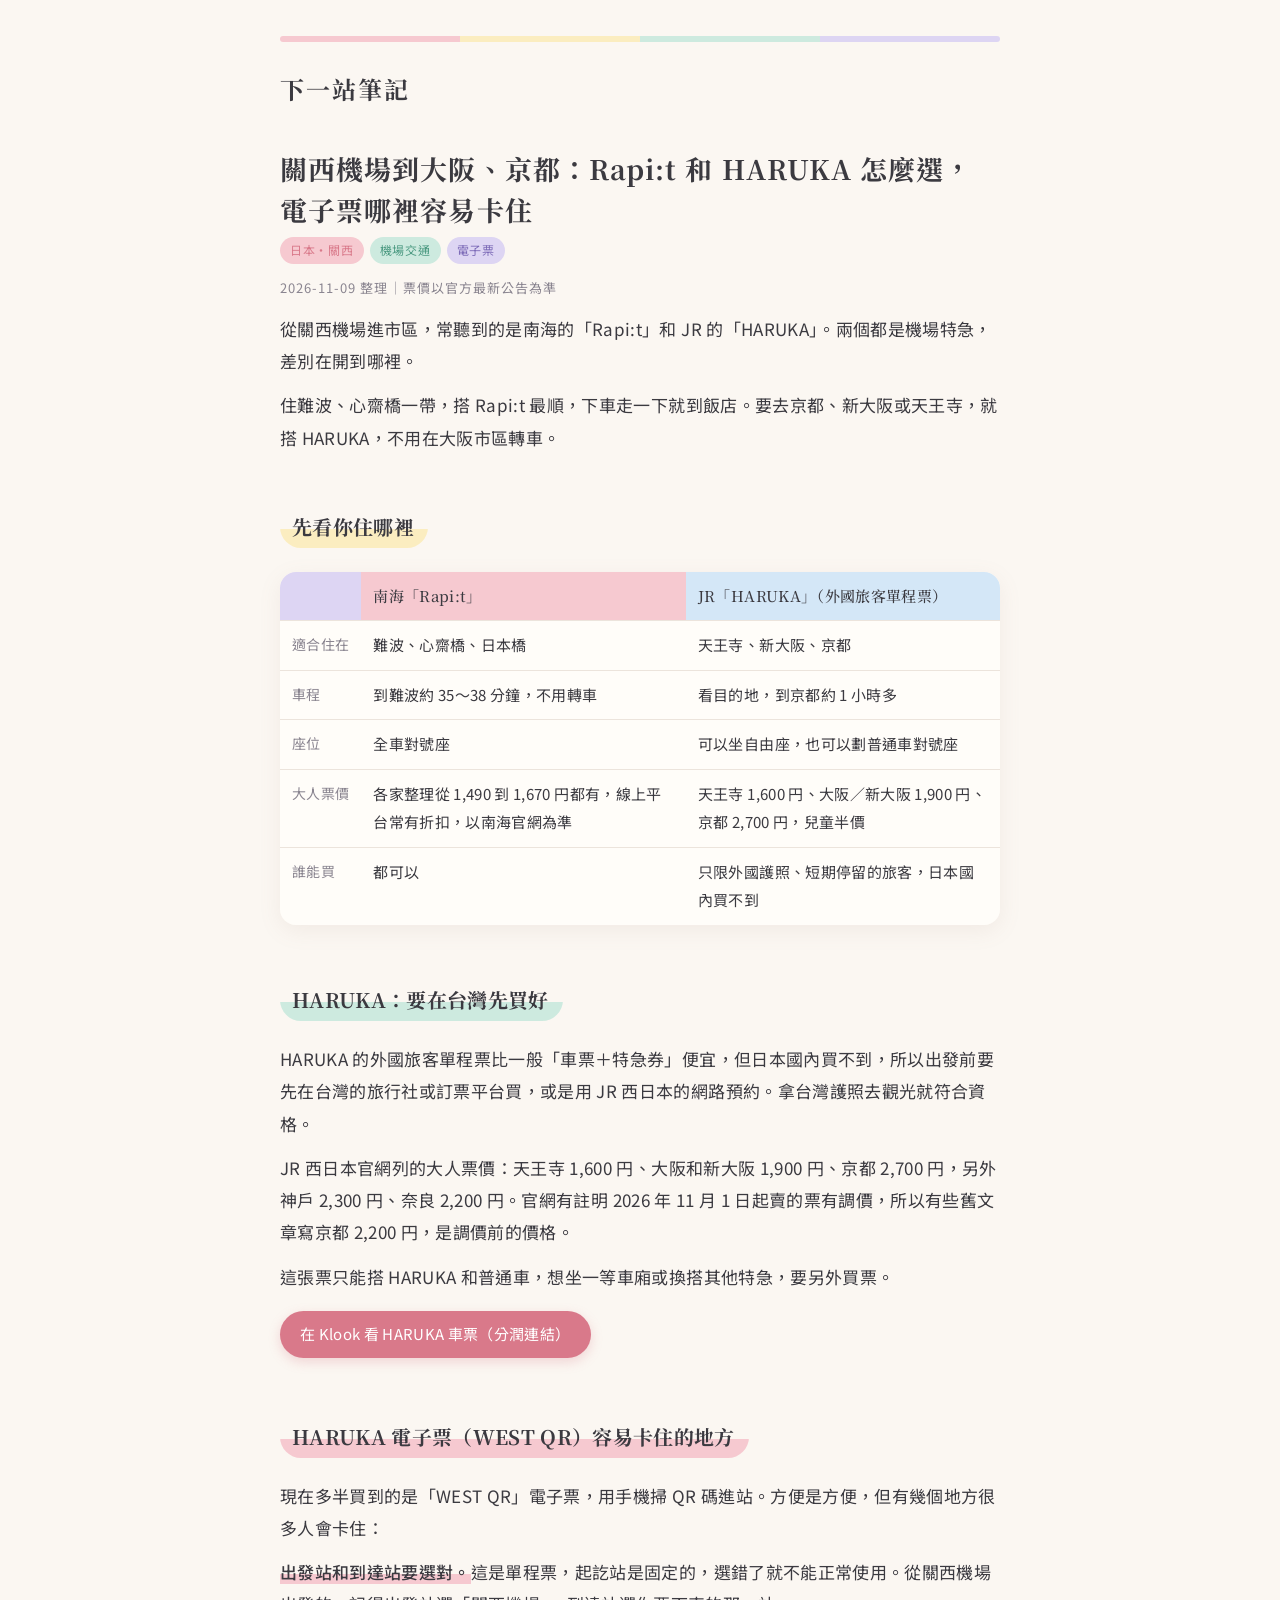
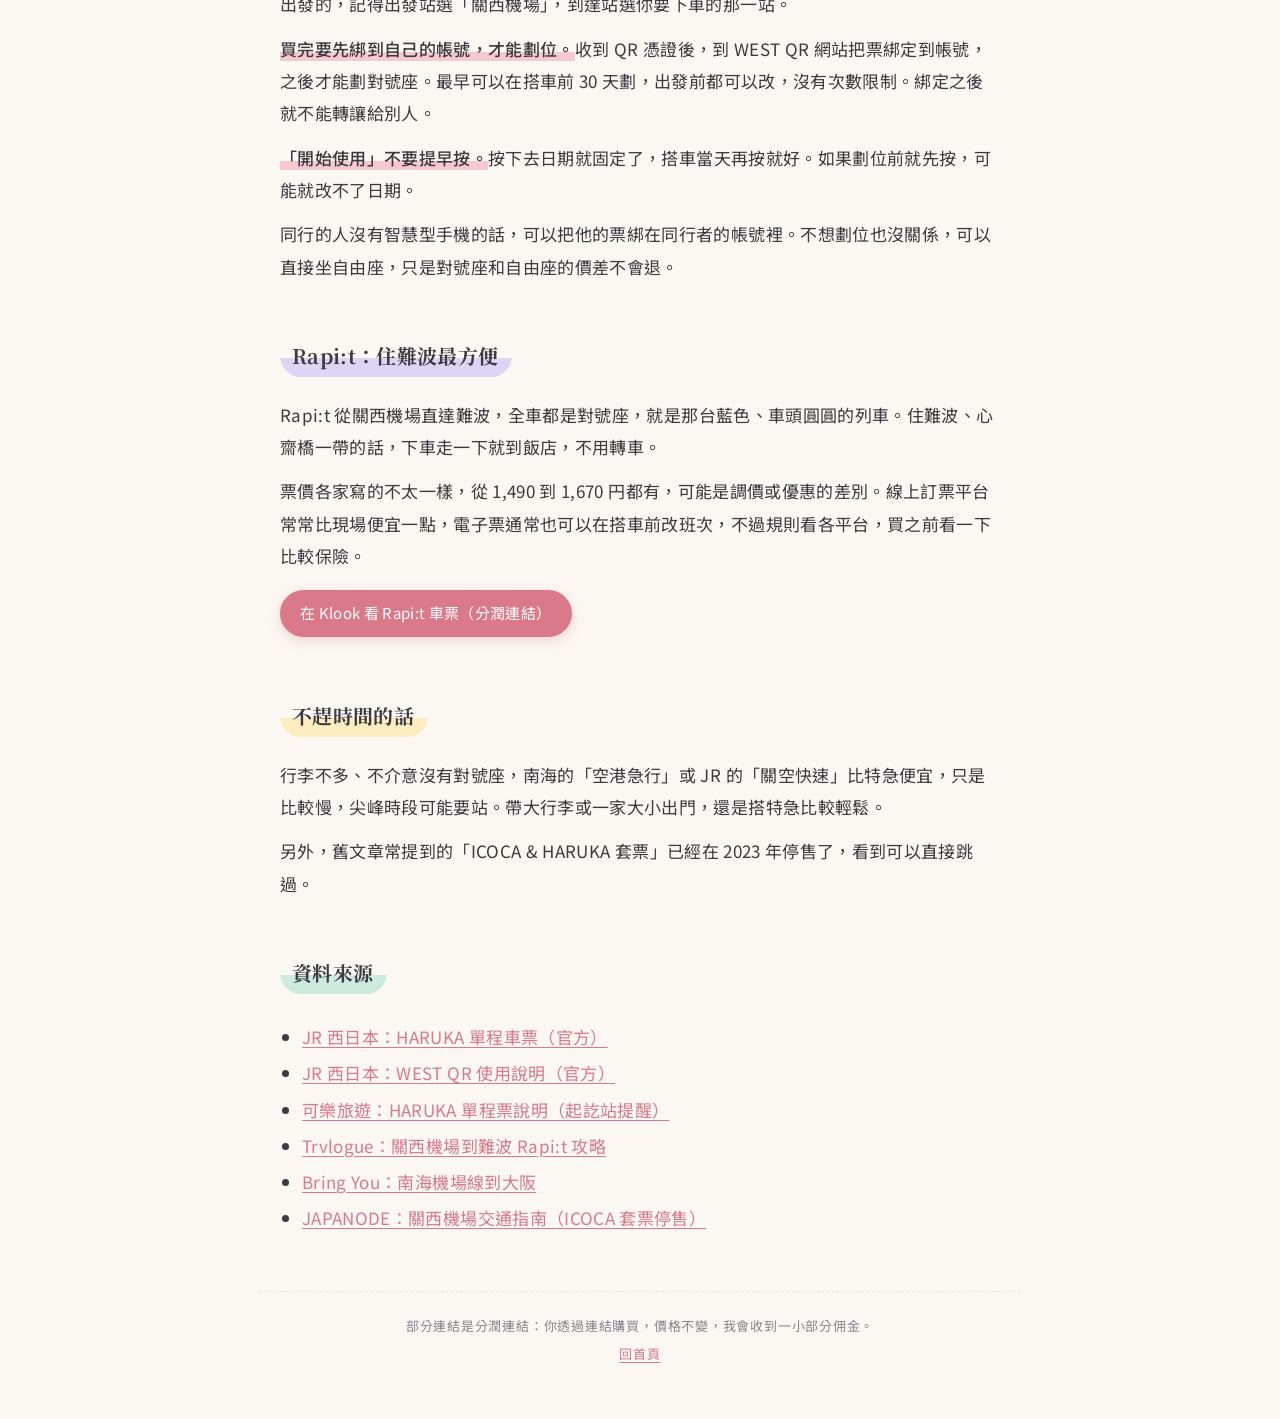
==== kansai-airport-rapit-haruka.html @ 99285489 "Update kansai-airport-rapit-haruka.html" ====
<!doctype html>
<html lang="zh-Hant-TW">
<head>
<meta charset="utf-8">
<meta name="viewport" content="width=device-width, initial-scale=1">
<title>關西機場到大阪、京都：Rapi:t 和 HARUKA 怎麼選，電子票哪裡容易卡住</title>
<meta name="description" content="住難波搭南海 Rapi:t，去京都、新大阪搭 JR HARUKA。HARUKA 電子票（WEST QR）買錯起訖站不能用、開始使用不要提早按，這些地方要注意。">
<link rel="stylesheet" href="style.css">
</head>
<body>
<header class="site">
  <a class="brand" href="./">下一站筆記</a>
</header>
<main>
<article>
<h1>關西機場到大阪、京都：Rapi:t 和 HARUKA 怎麼選，電子票哪裡容易卡住</h1>
<div class="tags"><span class="tag pink">日本・關西</span><span class="tag mint">機場交通</span><span class="tag">電子票</span></div>
<p class="meta">2026-11-09 整理｜票價以官方最新公告為準</p>

<p>從關西機場進市區，常聽到的是南海的「Rapi:t」和 JR 的「HARUKA」。兩個都是機場特急，差別在開到哪裡。</p>
<p>住難波、心齋橋一帶，搭 Rapi:t 最順，下車走一下就到飯店。要去京都、新大阪或天王寺，就搭 HARUKA，不用在大阪市區轉車。</p>

<h2>先看你住哪裡</h2>
<div class="table-wrap">
<table>
<tr><th></th><th>南海「Rapi:t」</th><th>JR「HARUKA」（外國旅客單程票）</th></tr>
<tr><td>適合住在</td><td>難波、心齋橋、日本橋</td><td>天王寺、新大阪、京都</td></tr>
<tr><td>車程</td><td>到難波約 35～38 分鐘，不用轉車</td><td>看目的地，到京都約 1 小時多</td></tr>
<tr><td>座位</td><td>全車對號座</td><td>可以坐自由座，也可以劃普通車對號座</td></tr>
<tr><td>大人票價</td><td>各家整理從 1,490 到 1,670 円都有，線上平台常有折扣，以南海官網為準</td><td>天王寺 1,600 円、大阪／新大阪 1,900 円、京都 2,700 円，兒童半價</td></tr>
<tr><td>誰能買</td><td>都可以</td><td>只限外國護照、短期停留的旅客，日本國內買不到</td></tr>
</table>
</div>

<h2>HARUKA：要在台灣先買好</h2>
<p>HARUKA 的外國旅客單程票比一般「車票＋特急券」便宜，但日本國內買不到，所以出發前要先在台灣的旅行社或訂票平台買，或是用 JR 西日本的網路預約。拿台灣護照去觀光就符合資格。</p>
<p>JR 西日本官網列的大人票價：天王寺 1,600 円、大阪和新大阪 1,900 円、京都 2,700 円，另外神戶 2,300 円、奈良 2,200 円。官網有註明 2026 年 11 月 1 日起賣的票有調價，所以有些舊文章寫京都 2,200 円，是調價前的價格。</p>
<p>這張票只能搭 HARUKA 和普通車，想坐一等車廂或換搭其他特急，要另外買票。</p>
<p><a class="btn" href="https://affiliate.klook.com/redirect?aid=142668&amp;aff_adid=1555965&amp;k_site=https%3A%2F%2Fwww.klook.com%2Fzh-TW%2Factivity%2F18400-jr-haruka-airport-express-train-tickets-osaka%2F" rel="sponsored nofollow noopener" target="_blank">在 Klook 看 HARUKA 車票（分潤連結）</a></p>

<h2>HARUKA 電子票（WEST QR）容易卡住的地方</h2>
<p>現在多半買到的是「WEST QR」電子票，用手機掃 QR 碼進站。方便是方便，但有幾個地方很多人會卡住：</p>
<p><strong>出發站和到達站要選對。</strong>這是單程票，起訖站是固定的，選錯了就不能正常使用。從關西機場出發的，記得出發站選「關西機場」，到達站選你要下車的那一站。</p>
<p><strong>買完要先綁到自己的帳號，才能劃位。</strong>收到 QR 憑證後，到 WEST QR 網站把票綁定到帳號，之後才能劃對號座。最早可以在搭車前 30 天劃，出發前都可以改，沒有次數限制。綁定之後就不能轉讓給別人。</p>
<p><strong>「開始使用」不要提早按。</strong>按下去日期就固定了，搭車當天再按就好。如果劃位前就先按，可能就改不了日期。</p>
<p>同行的人沒有智慧型手機的話，可以把他的票綁在同行者的帳號裡。不想劃位也沒關係，可以直接坐自由座，只是對號座和自由座的價差不會退。</p>

<h2>Rapi:t：住難波最方便</h2>
<p>Rapi:t 從關西機場直達難波，全車都是對號座，就是那台藍色、車頭圓圓的列車。住難波、心齋橋一帶的話，下車走一下就到飯店，不用轉車。</p>
<p>票價各家寫的不太一樣，從 1,490 到 1,670 円都有，可能是調價或優惠的差別。線上訂票平台常常比現場便宜一點，電子票通常也可以在搭車前改班次，不過規則看各平台，買之前看一下比較保險。</p>
<p><a class="btn" href="https://affiliate.klook.com/redirect?aid=142668&amp;aff_adid=1555963&amp;k_site=https%3A%2F%2Fwww.klook.com%2Fzh-TW%2Factivity%2F599-kansai-airport-namba-train-ticket-osaka%2F" rel="sponsored nofollow noopener" target="_blank">在 Klook 看 Rapi:t 車票（分潤連結）</a></p>

<h2>不趕時間的話</h2>
<p>行李不多、不介意沒有對號座，南海的「空港急行」或 JR 的「關空快速」比特急便宜，只是比較慢，尖峰時段可能要站。帶大行李或一家大小出門，還是搭特急比較輕鬆。</p>
<p>另外，舊文章常提到的「ICOCA &amp; HARUKA 套票」已經在 2023 年停售了，看到可以直接跳過。</p>

<h2>資料來源</h2>
<ul>
<li><a href="https://www.westjr.co.jp/travel-information/tc/tickets-passes/oneway/haruka/" rel="nofollow">JR 西日本：HARUKA 單程車票（官方）</a></li>
<li><a href="https://www.westjr.co.jp/global/sc/ticket/westqr/userguide/" rel="nofollow">JR 西日本：WEST QR 使用說明（官方）</a></li>
<li><a href="https://www.colatour.com.tw/C10T_Ticket/C10T02_Feature.aspx?ItemNo=10199" rel="nofollow">可樂旅遊：HARUKA 單程票說明（起訖站提醒）</a></li>
<li><a href="https://www.trvlogue.com/zh-Hant/kansai-airport-namba-rapit-guide-2" rel="nofollow">Trvlogue：關西機場到難波 Rapi:t 攻略</a></li>
<li><a href="https://www.bring-you.info/zh-tw/nankai-airport-line-to-osaka" rel="nofollow">Bring You：南海機場線到大阪</a></li>
<li><a href="https://thejapanode.com/zh-tw/guides/kansai-airport-transport-guide" rel="nofollow">JAPANODE：關西機場交通指南（ICOCA 套票停售）</a></li>
</ul>
</article>
</main>
<footer>
  <p>部分連結是分潤連結：你透過連結購買，價格不變，我會收到一小部分佣金。</p>
  <p><a href="./">回首頁</a></p>
</footer>
</body>
</html>
---- style.css ----
@import url('https://fonts.googleapis.com/css2?family=Noto+Serif+TC:wght@500;700&family=Noto+Sans+TC:wght@400;500&display=swap');

:root{
  --bg:#fbf7f2;          /* 米白紙感 */
  --paper:#fffdf9;
  --fg:#3b3a40;
  --muted:#8a8590;
  --line:#ece4dc;
  --pink:#f6c9d0;        /* 草莓 */
  --pink-deep:#d9798a;
  --mint:#cdeadf;        /* 薄荷 */
  --mint-deep:#4f9c84;
  --lav:#ddd5f3;         /* 薰衣草 */
  --lav-deep:#7d6bb8;
  --butter:#fbedc0;      /* 奶油 */
  --sky:#d4e7f7;         /* 天空 */
  --accent:var(--pink-deep);
  --shadow:0 6px 22px rgba(160,130,120,.10);
}
@media (prefers-color-scheme:dark){:root{
  --bg:#1f1d22;--paper:#28252c;--fg:#ece8ee;--muted:#a59fac;--line:#3a3640;
  --pink:#5a3a42;--pink-deep:#f0a7b4;--mint:#2f4a42;--mint-deep:#8fd6bf;
  --lav:#3d3754;--lav-deep:#c2b6ee;--butter:#4d4430;--sky:#2e3e4d;
  --shadow:0 6px 22px rgba(0,0,0,.25);
}}

*{box-sizing:border-box}
html{scroll-behavior:smooth}
body{
  margin:0;background:var(--bg);color:var(--fg);
  font:17px/1.9 "Noto Sans TC","PingFang TC","Microsoft JhengHei",sans-serif;
  letter-spacing:.02em;
}
a{color:var(--pink-deep);text-underline-offset:3px}

/* 頁首：一條馬卡龍色帶 */
header.site{
  max-width:760px;margin:0 auto;padding:36px 20px 10px;
  display:flex;flex-direction:column;gap:2px;
}
header.site::before{
  content:"";display:block;height:6px;border-radius:6px;margin-bottom:22px;
  background:linear-gradient(90deg,var(--pink) 0 25%,var(--butter) 25% 50%,var(--mint) 50% 75%,var(--lav) 75% 100%);
}
.brand{
  font-family:"Noto Serif TC",serif;font-weight:700;font-size:24px;
  color:var(--fg);text-decoration:none;letter-spacing:.08em;
}
.tagline{margin:0;color:var(--muted);font-size:14px;letter-spacing:.12em}

main,footer{max-width:760px;margin:0 auto;padding:0 20px}

/* 首頁 */
.intro{
  background:var(--paper);border:1px solid var(--line);border-radius:18px;
  padding:22px 24px;margin:22px 0 8px;box-shadow:var(--shadow);position:relative;overflow:hidden;
}
.intro::after{
  content:"";position:absolute;right:-30px;top:-30px;width:120px;height:120px;border-radius:50%;
  background:var(--mint);opacity:.55;
}
.intro p{margin:0;position:relative;z-index:1}
.list h2{
  font-family:"Noto Serif TC",serif;font-size:18px;color:var(--muted);
  letter-spacing:.2em;margin:34px 0 10px;font-weight:500;
}
.card{
  background:var(--paper);border:1px solid var(--line);border-radius:18px;
  margin:14px 0;box-shadow:var(--shadow);transition:transform .15s ease, box-shadow .15s ease;
  border-left:8px solid var(--pink);
}
.card:nth-child(4n+2){border-left-color:var(--mint)}
.card:nth-child(4n+3){border-left-color:var(--lav)}
.card:nth-child(4n+4){border-left-color:var(--butter)}
.card:hover{transform:translateY(-2px);box-shadow:0 10px 28px rgba(160,130,120,.16)}
.card a{display:block;padding:18px 20px;color:inherit;text-decoration:none}
.card h3{font-family:"Noto Serif TC",serif;font-size:19px;line-height:1.5;margin:0 0 6px}
.card p{margin:4px 0 8px;color:var(--muted);font-size:15px;line-height:1.8}
.tags{display:flex;flex-wrap:wrap;gap:6px;margin:0 0 6px}
.tag{
  display:inline-block;font-size:12px;padding:2px 10px;border-radius:999px;
  background:var(--lav);color:var(--lav-deep);letter-spacing:.06em;
}
.tag.mint{background:var(--mint);color:var(--mint-deep)}
.tag.pink{background:var(--pink);color:var(--pink-deep)}
.date,.meta{color:var(--muted);font-size:13px;letter-spacing:.08em}

/* 文章 */
article h1{
  font-family:"Noto Serif TC",serif;font-size:27px;line-height:1.55;
  margin:26px 0 6px;letter-spacing:.04em;
}
article h2{
  font-family:"Noto Serif TC",serif;font-size:20px;margin:40px 0 10px;
  display:inline-block;padding:2px 14px 2px 12px;border-radius:999px;
  background:linear-gradient(transparent 55%,var(--butter) 55%);
}
article h2:nth-of-type(4n+2){background:linear-gradient(transparent 55%,var(--mint) 55%)}
article h2:nth-of-type(4n+3){background:linear-gradient(transparent 55%,var(--pink) 55%)}
article h2:nth-of-type(4n+4){background:linear-gradient(transparent 55%,var(--lav) 55%)}
article p{margin:12px 0}
article strong{background:linear-gradient(transparent 62%,var(--pink) 62%);font-weight:500}
.note{
  background:var(--mint);border-radius:14px;padding:12px 16px;margin:18px 0;font-size:15px;
}

.table-wrap{overflow-x:auto;margin:14px 0;border-radius:16px;box-shadow:var(--shadow)}
table{border-collapse:separate;border-spacing:0;width:100%;font-size:15px;background:var(--paper)}
th,td{padding:10px 12px;text-align:left;vertical-align:top;border-bottom:1px solid var(--line)}
tr:last-child td{border-bottom:none}
th{background:var(--lav);font-weight:500;font-family:"Noto Serif TC",serif}
th:nth-child(2){background:var(--pink)}
th:nth-child(3){background:var(--sky)}
td:first-child{color:var(--muted);white-space:nowrap;font-size:14px}

.btn{
  display:inline-block;background:var(--pink-deep);color:#fff;text-decoration:none;
  padding:9px 20px;border-radius:999px;font-size:15px;margin:6px 0;
  box-shadow:0 4px 12px rgba(217,121,138,.28);transition:transform .15s ease;
}
.btn:hover{transform:translateY(-1px)}
@media (prefers-color-scheme:dark){.btn{color:#2a1f22}}

ul,ol{padding-left:1.3em}
li{margin:4px 0}

footer{
  margin-top:56px;padding-top:18px;padding-bottom:48px;color:var(--muted);font-size:13px;
  border-top:1px dashed var(--line);text-align:center;letter-spacing:.06em;
}
footer p{margin:4px 0}

@media (max-width:520px){
  body{font-size:16px}
  article h1{font-size:23px}
  header.site{padding-top:24px}
}
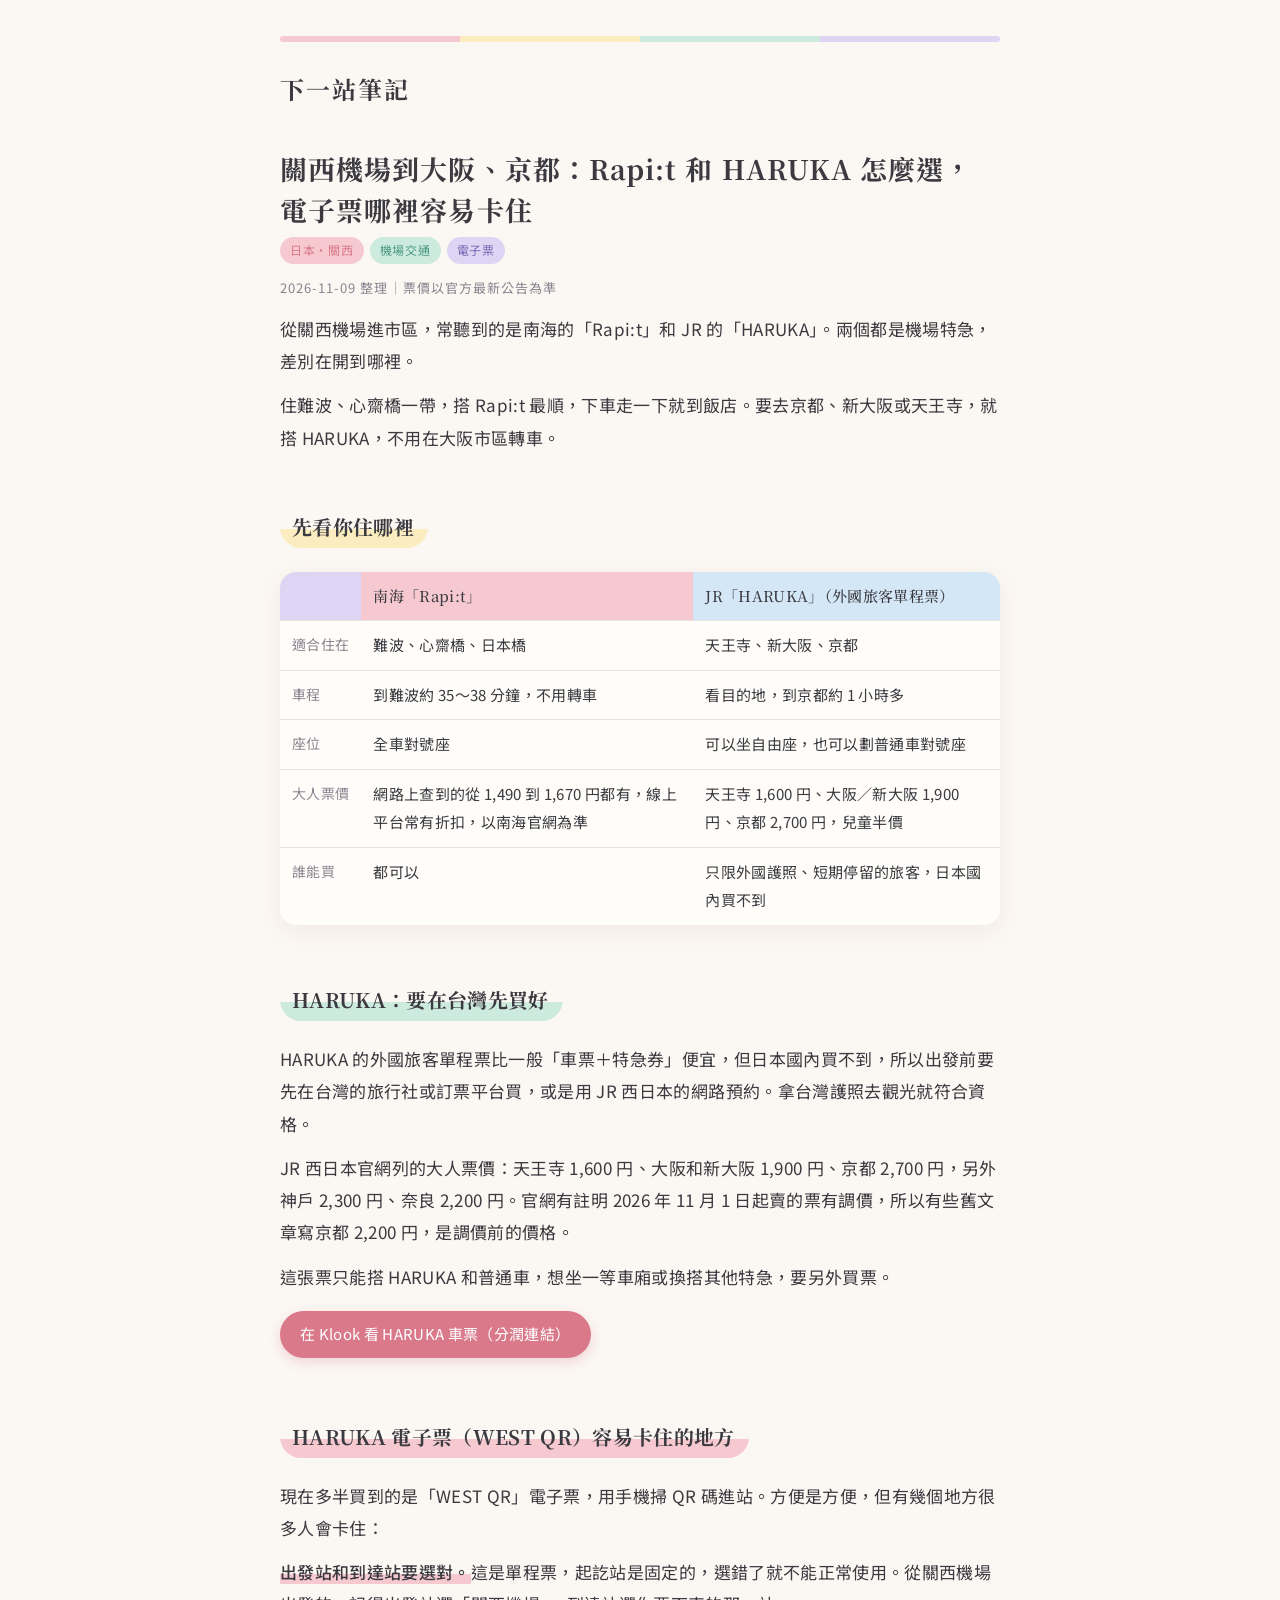
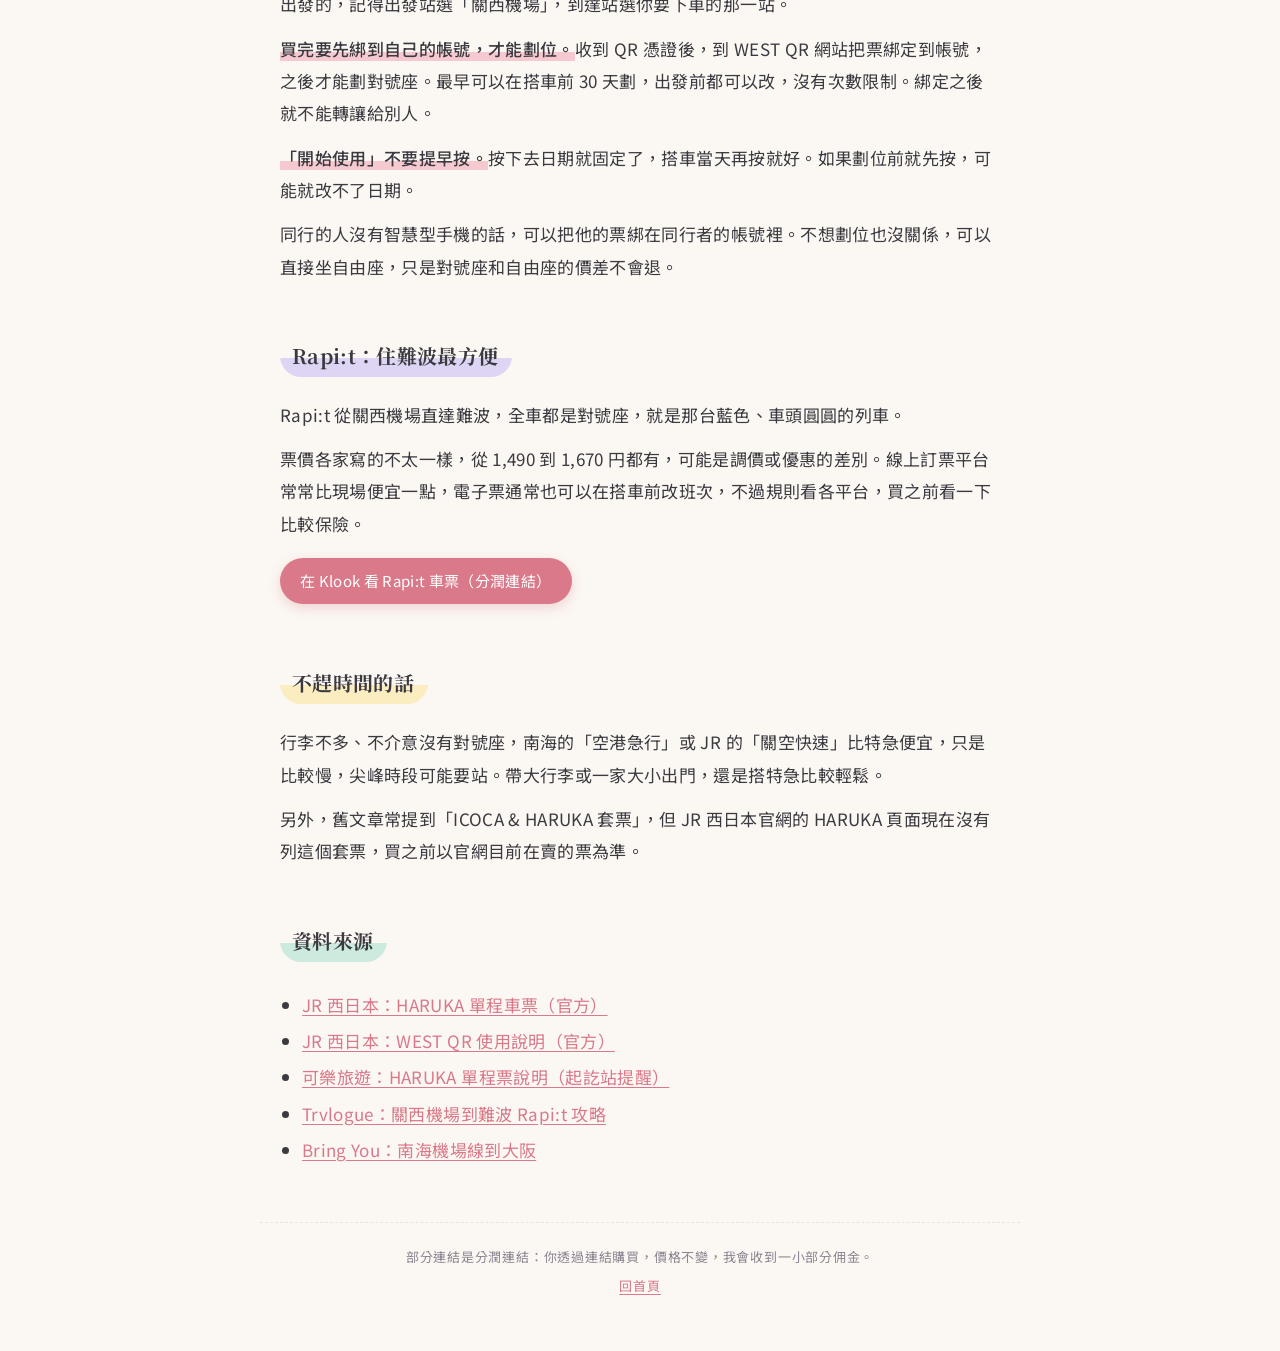
==== commit 3ecf5eb0: "Update ticket price details and remove outdated info" ====
--- a/kansai-airport-rapit-haruka.html
+++ b/kansai-airport-rapit-haruka.html
@@ -27,7 +27,7 @@
 <tr><td>適合住在</td><td>難波、心齋橋、日本橋</td><td>天王寺、新大阪、京都</td></tr>
 <tr><td>車程</td><td>到難波約 35～38 分鐘，不用轉車</td><td>看目的地，到京都約 1 小時多</td></tr>
 <tr><td>座位</td><td>全車對號座</td><td>可以坐自由座，也可以劃普通車對號座</td></tr>
-<tr><td>大人票價</td><td>各家整理從 1,490 到 1,670 円都有，線上平台常有折扣，以南海官網為準</td><td>天王寺 1,600 円、大阪／新大阪 1,900 円、京都 2,700 円，兒童半價</td></tr>
+<tr><td>大人票價</td><td>網路上查到的從 1,490 到 1,670 円都有，線上平台常有折扣，以南海官網為準</td><td>天王寺 1,600 円、大阪／新大阪 1,900 円、京都 2,700 円，兒童半價</td></tr>
 <tr><td>誰能買</td><td>都可以</td><td>只限外國護照、短期停留的旅客，日本國內買不到</td></tr>
 </table>
 </div>
@@ -46,13 +46,13 @@
 <p>同行的人沒有智慧型手機的話，可以把他的票綁在同行者的帳號裡。不想劃位也沒關係，可以直接坐自由座，只是對號座和自由座的價差不會退。</p>
 
 <h2>Rapi:t：住難波最方便</h2>
-<p>Rapi:t 從關西機場直達難波，全車都是對號座，就是那台藍色、車頭圓圓的列車。住難波、心齋橋一帶的話，下車走一下就到飯店，不用轉車。</p>
+<p>Rapi:t 從關西機場直達難波，全車都是對號座，就是那台藍色、車頭圓圓的列車。</p>
 <p>票價各家寫的不太一樣，從 1,490 到 1,670 円都有，可能是調價或優惠的差別。線上訂票平台常常比現場便宜一點，電子票通常也可以在搭車前改班次，不過規則看各平台，買之前看一下比較保險。</p>
 <p><a class="btn" href="https://affiliate.klook.com/redirect?aid=142668&amp;aff_adid=1555963&amp;k_site=https%3A%2F%2Fwww.klook.com%2Fzh-TW%2Factivity%2F599-kansai-airport-namba-train-ticket-osaka%2F" rel="sponsored nofollow noopener" target="_blank">在 Klook 看 Rapi:t 車票（分潤連結）</a></p>
 
 <h2>不趕時間的話</h2>
 <p>行李不多、不介意沒有對號座，南海的「空港急行」或 JR 的「關空快速」比特急便宜，只是比較慢，尖峰時段可能要站。帶大行李或一家大小出門，還是搭特急比較輕鬆。</p>
-<p>另外，舊文章常提到的「ICOCA &amp; HARUKA 套票」已經在 2023 年停售了，看到可以直接跳過。</p>
+<p>另外，舊文章常提到「ICOCA &amp; HARUKA 套票」，但 JR 西日本官網的 HARUKA 頁面現在沒有列這個套票，買之前以官網目前在賣的票為準。</p>
 
 <h2>資料來源</h2>
 <ul>
@@ -61,7 +61,6 @@
 <li><a href="https://www.colatour.com.tw/C10T_Ticket/C10T02_Feature.aspx?ItemNo=10199" rel="nofollow">可樂旅遊：HARUKA 單程票說明（起訖站提醒）</a></li>
 <li><a href="https://www.trvlogue.com/zh-Hant/kansai-airport-namba-rapit-guide-2" rel="nofollow">Trvlogue：關西機場到難波 Rapi:t 攻略</a></li>
 <li><a href="https://www.bring-you.info/zh-tw/nankai-airport-line-to-osaka" rel="nofollow">Bring You：南海機場線到大阪</a></li>
-<li><a href="https://thejapanode.com/zh-tw/guides/kansai-airport-transport-guide" rel="nofollow">JAPANODE：關西機場交通指南（ICOCA 套票停售）</a></li>
 </ul>
 </article>
 </main>
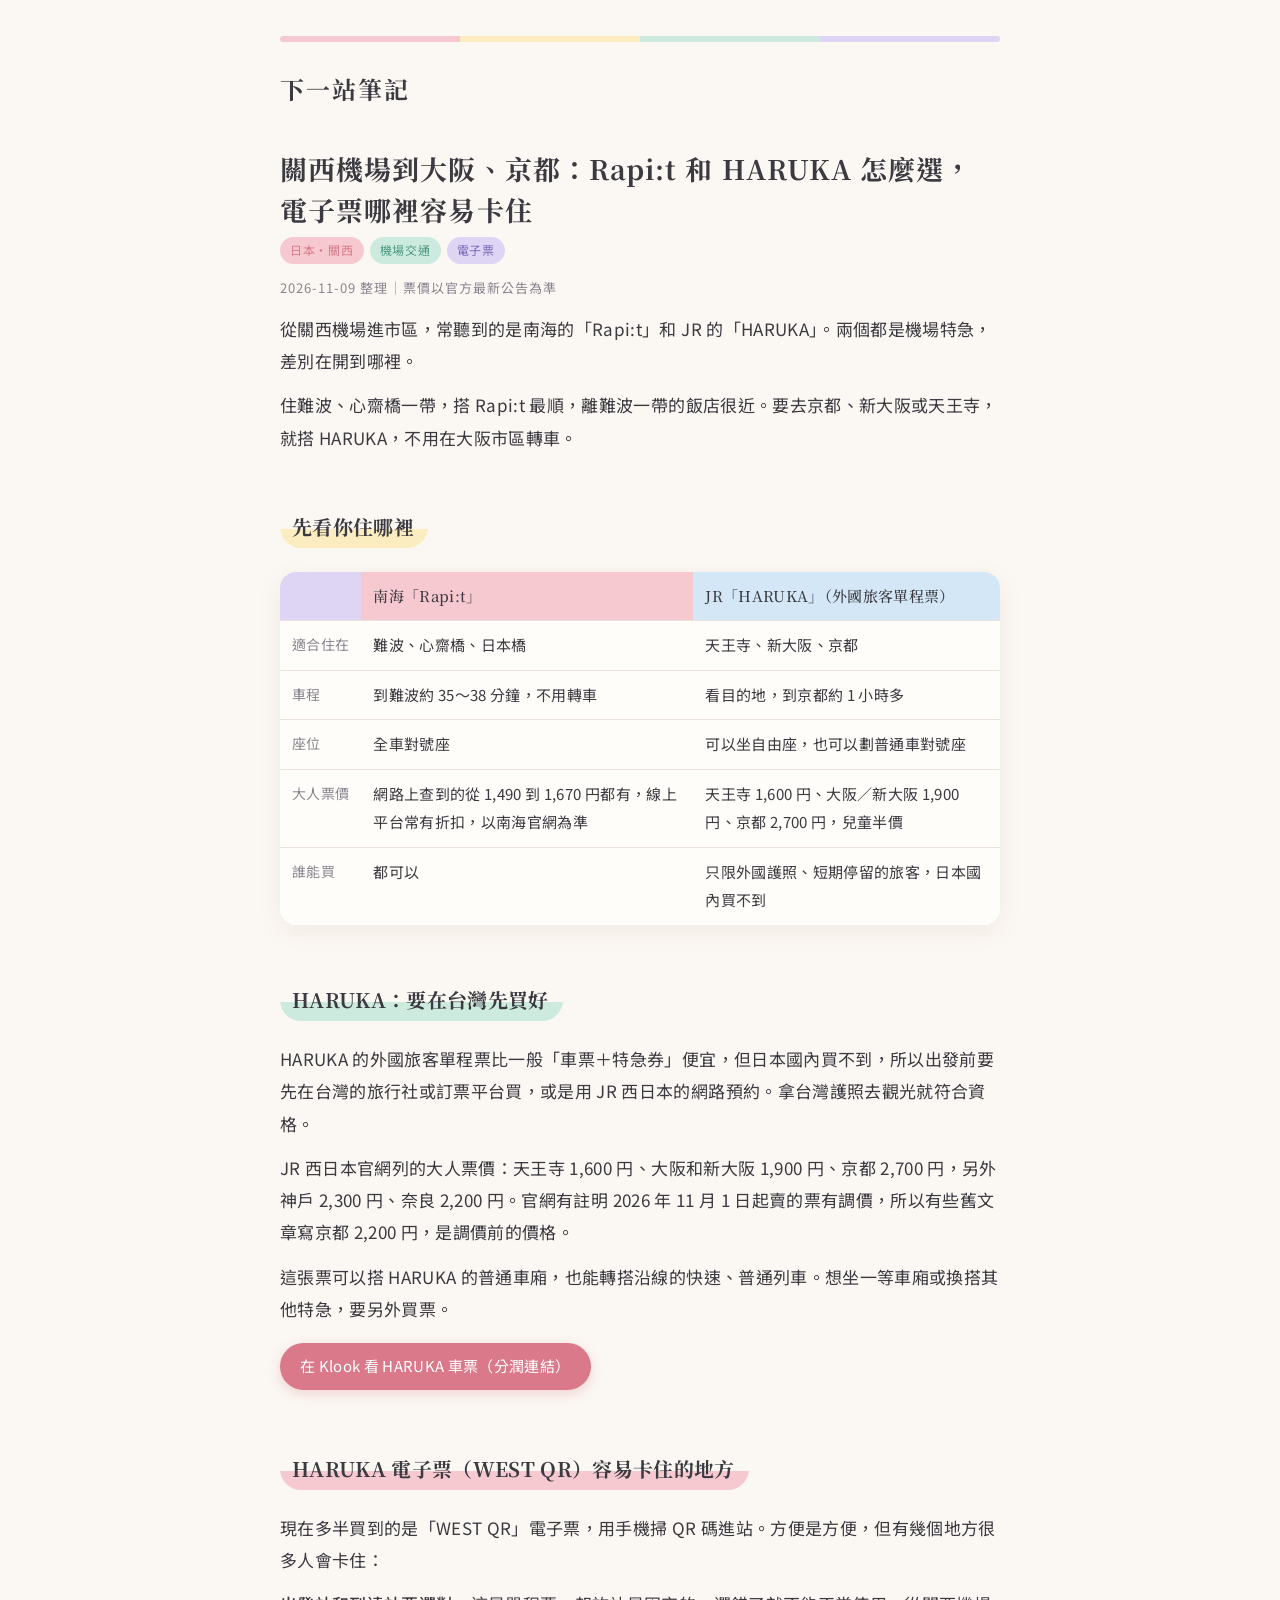
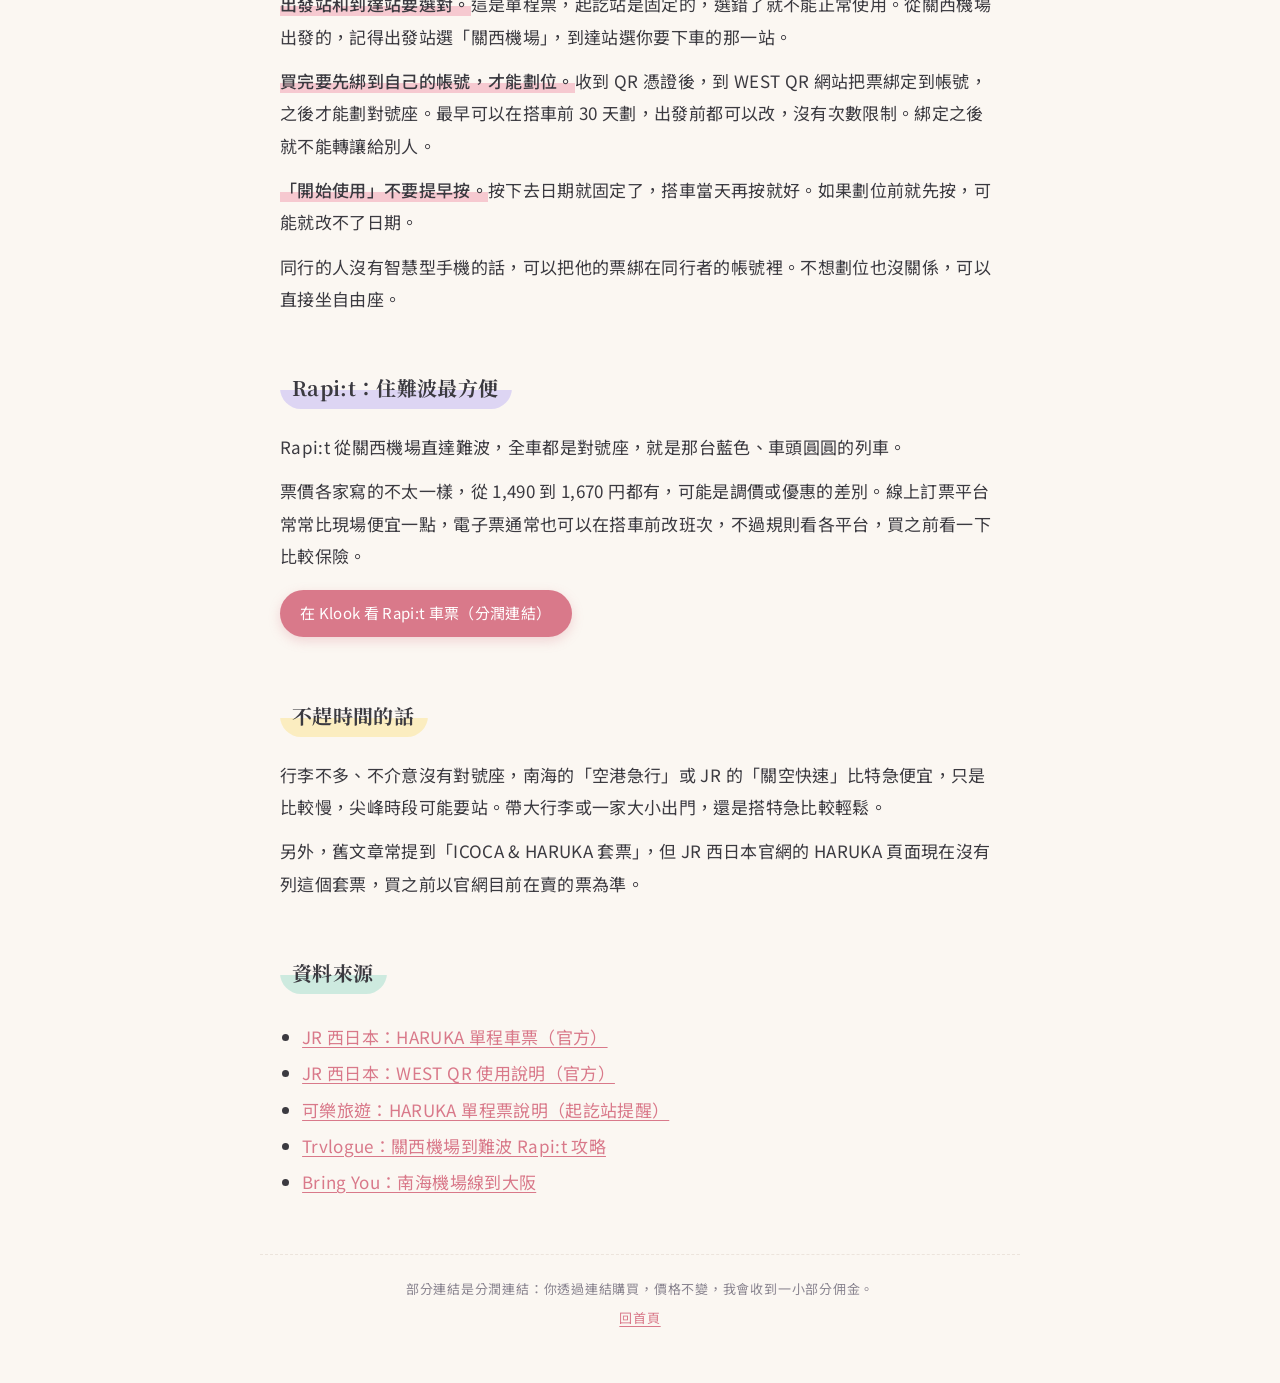
==== commit 7d808df9: "Kansai article: clarify hotel distance, ticket coverage, remove refund note Updated descriptions for" ====
--- a/kansai-airport-rapit-haruka.html
+++ b/kansai-airport-rapit-haruka.html
@@ -18,7 +18,7 @@
 <p class="meta">2026-11-09 整理｜票價以官方最新公告為準</p>
 
 <p>從關西機場進市區，常聽到的是南海的「Rapi:t」和 JR 的「HARUKA」。兩個都是機場特急，差別在開到哪裡。</p>
-<p>住難波、心齋橋一帶，搭 Rapi:t 最順，下車走一下就到飯店。要去京都、新大阪或天王寺，就搭 HARUKA，不用在大阪市區轉車。</p>
+<p>住難波、心齋橋一帶，搭 Rapi:t 最順，離難波一帶的飯店很近。要去京都、新大阪或天王寺，就搭 HARUKA，不用在大阪市區轉車。</p>
 
 <h2>先看你住哪裡</h2>
 <div class="table-wrap">
@@ -35,7 +35,7 @@
 <h2>HARUKA：要在台灣先買好</h2>
 <p>HARUKA 的外國旅客單程票比一般「車票＋特急券」便宜，但日本國內買不到，所以出發前要先在台灣的旅行社或訂票平台買，或是用 JR 西日本的網路預約。拿台灣護照去觀光就符合資格。</p>
 <p>JR 西日本官網列的大人票價：天王寺 1,600 円、大阪和新大阪 1,900 円、京都 2,700 円，另外神戶 2,300 円、奈良 2,200 円。官網有註明 2026 年 11 月 1 日起賣的票有調價，所以有些舊文章寫京都 2,200 円，是調價前的價格。</p>
-<p>這張票只能搭 HARUKA 和普通車，想坐一等車廂或換搭其他特急，要另外買票。</p>
+<p>這張票可以搭 HARUKA 的普通車廂，也能轉搭沿線的快速、普通列車。想坐一等車廂或換搭其他特急，要另外買票。</p>
 <p><a class="btn" href="https://affiliate.klook.com/redirect?aid=142668&amp;aff_adid=1555965&amp;k_site=https%3A%2F%2Fwww.klook.com%2Fzh-TW%2Factivity%2F18400-jr-haruka-airport-express-train-tickets-osaka%2F" rel="sponsored nofollow noopener" target="_blank">在 Klook 看 HARUKA 車票（分潤連結）</a></p>
 
 <h2>HARUKA 電子票（WEST QR）容易卡住的地方</h2>
@@ -43,7 +43,7 @@
 <p><strong>出發站和到達站要選對。</strong>這是單程票，起訖站是固定的，選錯了就不能正常使用。從關西機場出發的，記得出發站選「關西機場」，到達站選你要下車的那一站。</p>
 <p><strong>買完要先綁到自己的帳號，才能劃位。</strong>收到 QR 憑證後，到 WEST QR 網站把票綁定到帳號，之後才能劃對號座。最早可以在搭車前 30 天劃，出發前都可以改，沒有次數限制。綁定之後就不能轉讓給別人。</p>
 <p><strong>「開始使用」不要提早按。</strong>按下去日期就固定了，搭車當天再按就好。如果劃位前就先按，可能就改不了日期。</p>
-<p>同行的人沒有智慧型手機的話，可以把他的票綁在同行者的帳號裡。不想劃位也沒關係，可以直接坐自由座，只是對號座和自由座的價差不會退。</p>
+<p>同行的人沒有智慧型手機的話，可以把他的票綁在同行者的帳號裡。不想劃位也沒關係，可以直接坐自由座。</p>
 
 <h2>Rapi:t：住難波最方便</h2>
 <p>Rapi:t 從關西機場直達難波，全車都是對號座，就是那台藍色、車頭圓圓的列車。</p>
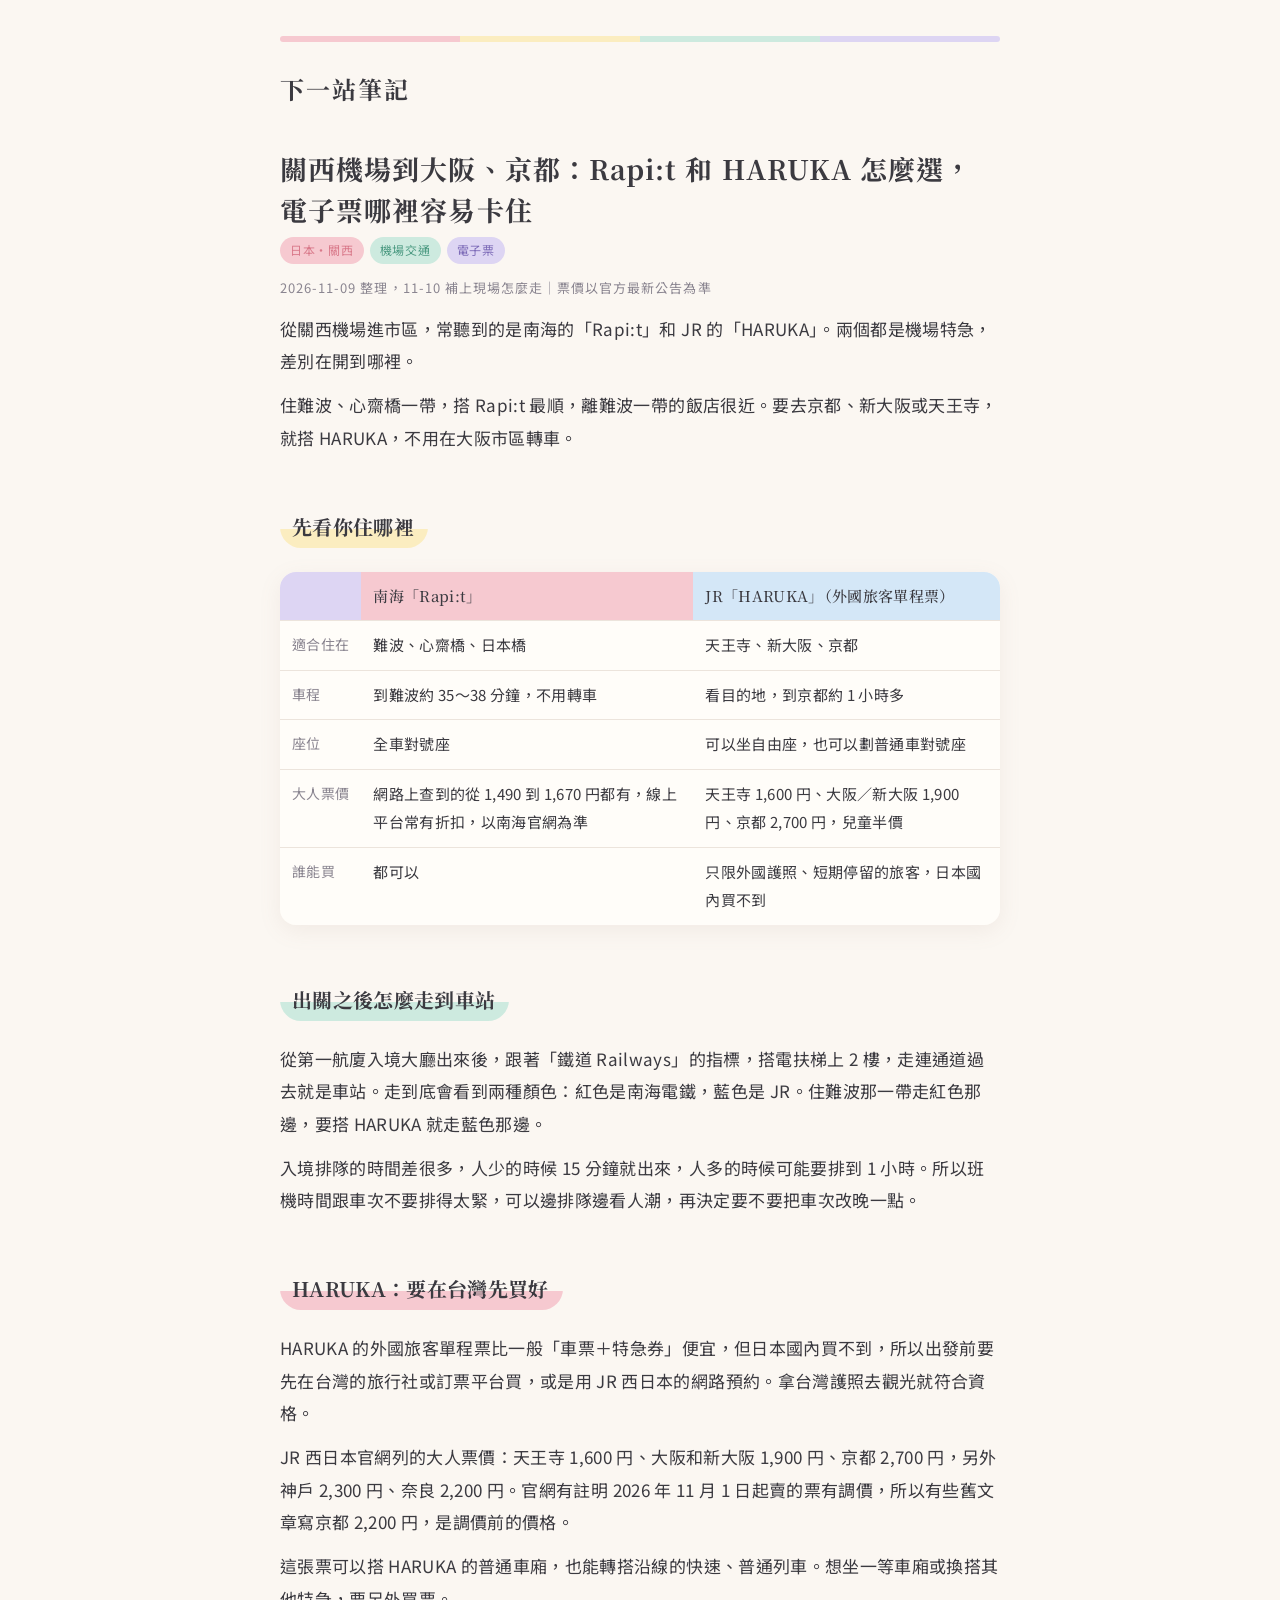
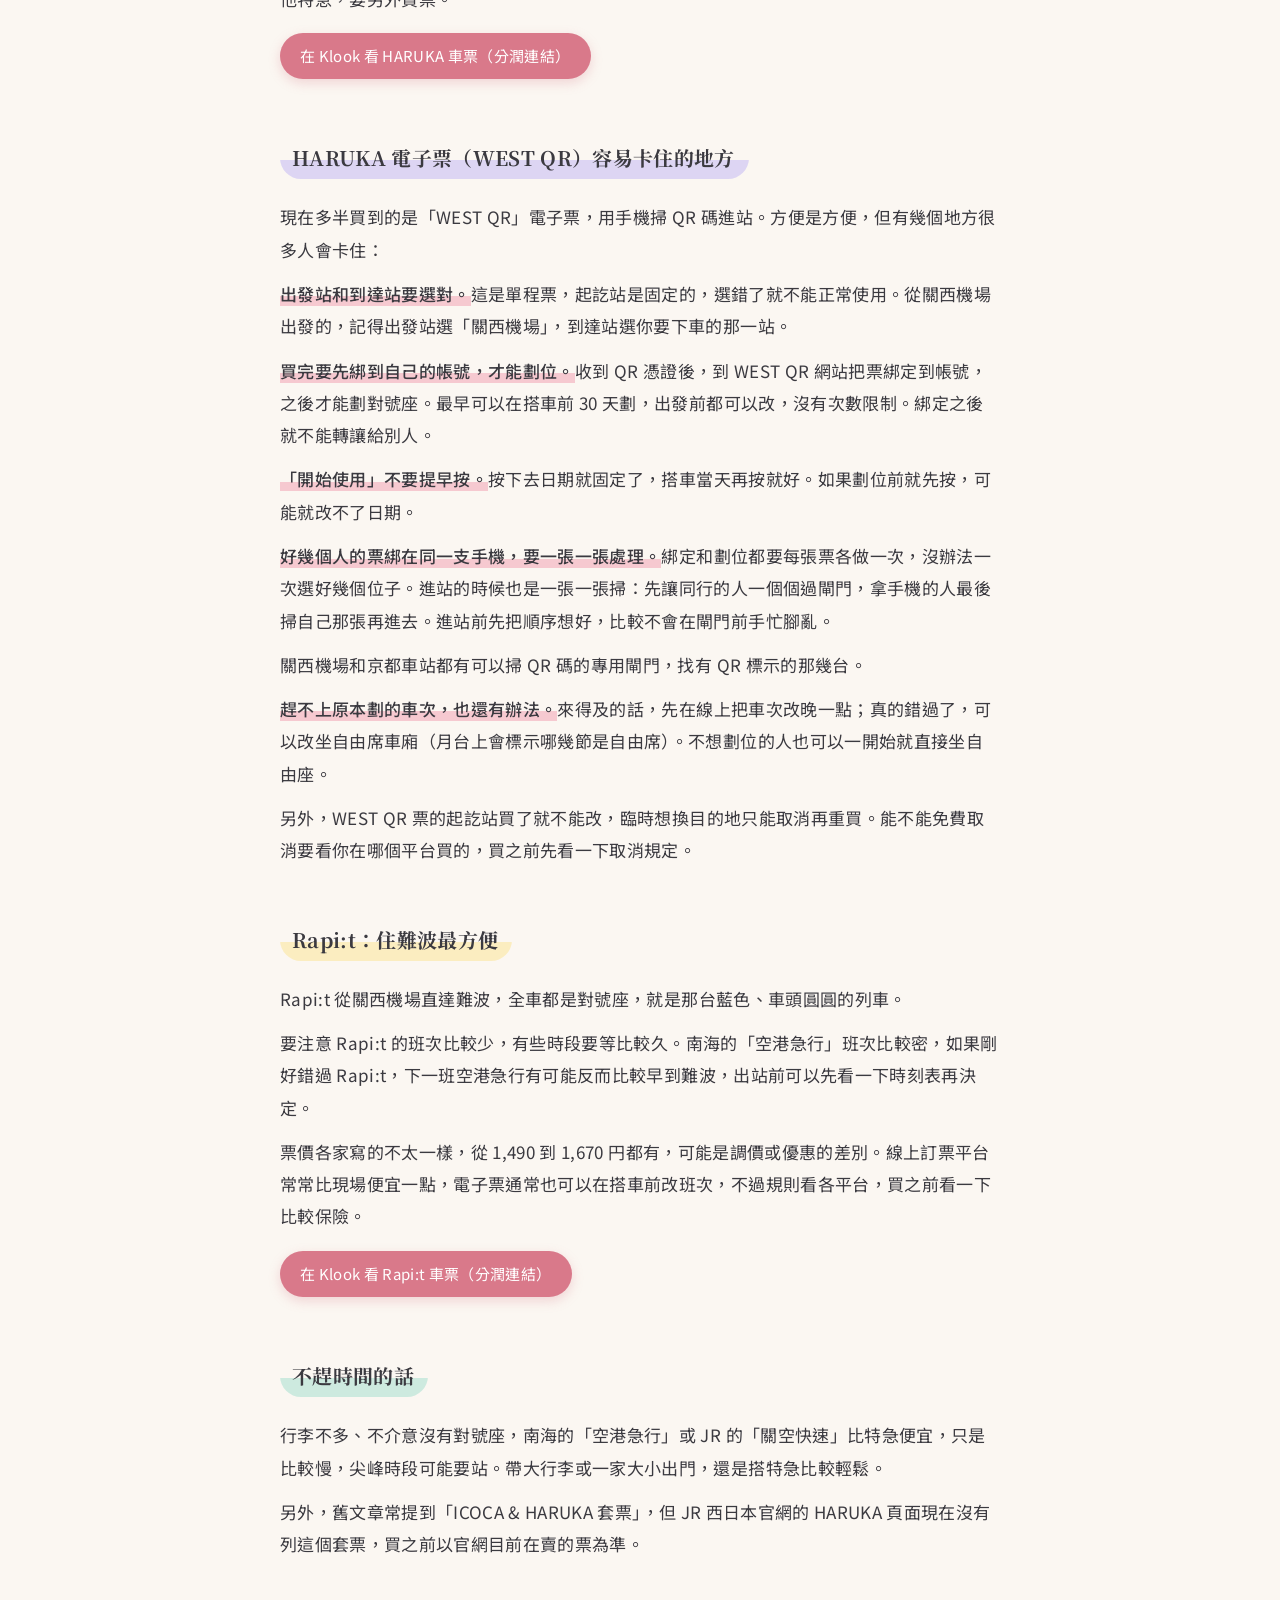
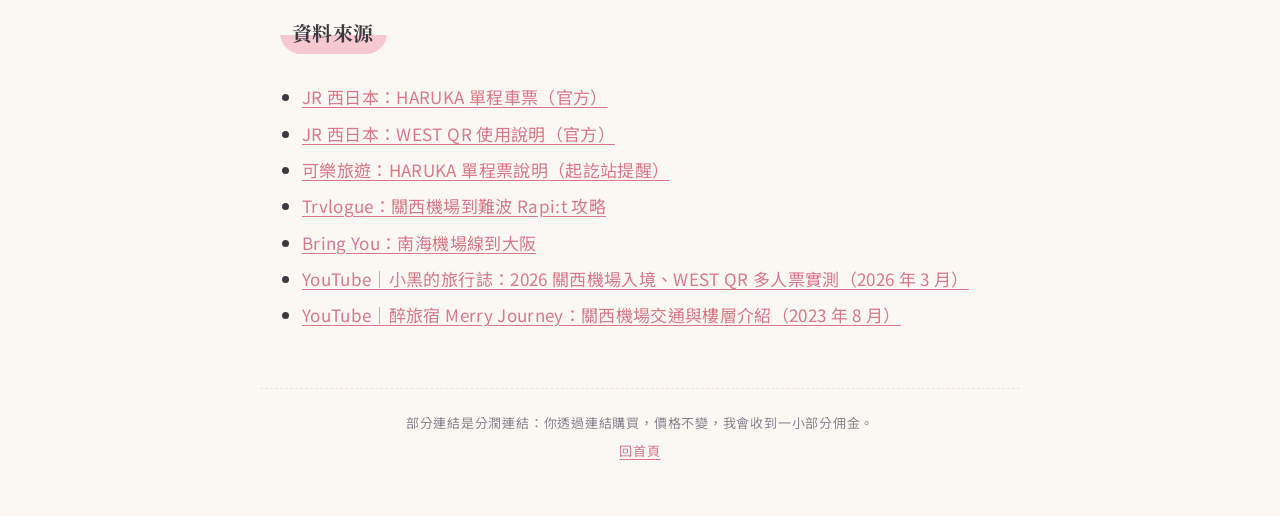
==== commit 233beed8: "Enhance Kansai Airport transport guide with updates Updated content to include additional informatio" ====
--- a/kansai-airport-rapit-haruka.html
+++ b/kansai-airport-rapit-haruka.html
@@ -15,7 +15,7 @@
 <article>
 <h1>關西機場到大阪、京都：Rapi:t 和 HARUKA 怎麼選，電子票哪裡容易卡住</h1>
 <div class="tags"><span class="tag pink">日本・關西</span><span class="tag mint">機場交通</span><span class="tag">電子票</span></div>
-<p class="meta">2026-11-09 整理｜票價以官方最新公告為準</p>
+<p class="meta">2026-11-09 整理，11-10 補上現場怎麼走｜票價以官方最新公告為準</p>
 
 <p>從關西機場進市區，常聽到的是南海的「Rapi:t」和 JR 的「HARUKA」。兩個都是機場特急，差別在開到哪裡。</p>
 <p>住難波、心齋橋一帶，搭 Rapi:t 最順，離難波一帶的飯店很近。要去京都、新大阪或天王寺，就搭 HARUKA，不用在大阪市區轉車。</p>
@@ -32,6 +32,10 @@
 </table>
 </div>
 
+<h2>出關之後怎麼走到車站</h2>
+<p>從第一航廈入境大廳出來後，跟著「鐵道 Railways」的指標，搭電扶梯上 2 樓，走連通道過去就是車站。走到底會看到兩種顏色：紅色是南海電鐵，藍色是 JR。住難波那一帶走紅色那邊，要搭 HARUKA 就走藍色那邊。</p>
+<p>入境排隊的時間差很多，人少的時候 15 分鐘就出來，人多的時候可能要排到 1 小時。所以班機時間跟車次不要排得太緊，可以邊排隊邊看人潮，再決定要不要把車次改晚一點。</p>
+
 <h2>HARUKA：要在台灣先買好</h2>
 <p>HARUKA 的外國旅客單程票比一般「車票＋特急券」便宜，但日本國內買不到，所以出發前要先在台灣的旅行社或訂票平台買，或是用 JR 西日本的網路預約。拿台灣護照去觀光就符合資格。</p>
 <p>JR 西日本官網列的大人票價：天王寺 1,600 円、大阪和新大阪 1,900 円、京都 2,700 円，另外神戶 2,300 円、奈良 2,200 円。官網有註明 2026 年 11 月 1 日起賣的票有調價，所以有些舊文章寫京都 2,200 円，是調價前的價格。</p>
@@ -43,10 +47,14 @@
 <p><strong>出發站和到達站要選對。</strong>這是單程票，起訖站是固定的，選錯了就不能正常使用。從關西機場出發的，記得出發站選「關西機場」，到達站選你要下車的那一站。</p>
 <p><strong>買完要先綁到自己的帳號，才能劃位。</strong>收到 QR 憑證後，到 WEST QR 網站把票綁定到帳號，之後才能劃對號座。最早可以在搭車前 30 天劃，出發前都可以改，沒有次數限制。綁定之後就不能轉讓給別人。</p>
 <p><strong>「開始使用」不要提早按。</strong>按下去日期就固定了，搭車當天再按就好。如果劃位前就先按，可能就改不了日期。</p>
-<p>同行的人沒有智慧型手機的話，可以把他的票綁在同行者的帳號裡。不想劃位也沒關係，可以直接坐自由座。</p>
+<p><strong>好幾個人的票綁在同一支手機，要一張一張處理。</strong>綁定和劃位都要每張票各做一次，沒辦法一次選好幾個位子。進站的時候也是一張一張掃：先讓同行的人一個個過閘門，拿手機的人最後掃自己那張再進去。進站前先把順序想好，比較不會在閘門前手忙腳亂。</p>
+<p>關西機場和京都車站都有可以掃 QR 碼的專用閘門，找有 QR 標示的那幾台。</p>
+<p><strong>趕不上原本劃的車次，也還有辦法。</strong>來得及的話，先在線上把車次改晚一點；真的錯過了，可以改坐自由席車廂（月台上會標示哪幾節是自由席）。不想劃位的人也可以一開始就直接坐自由座。</p>
+<p>另外，WEST QR 票的起訖站買了就不能改，臨時想換目的地只能取消再重買。能不能免費取消要看你在哪個平台買的，買之前先看一下取消規定。</p>
 
 <h2>Rapi:t：住難波最方便</h2>
 <p>Rapi:t 從關西機場直達難波，全車都是對號座，就是那台藍色、車頭圓圓的列車。</p>
+<p>要注意 Rapi:t 的班次比較少，有些時段要等比較久。南海的「空港急行」班次比較密，如果剛好錯過 Rapi:t，下一班空港急行有可能反而比較早到難波，出站前可以先看一下時刻表再決定。</p>
 <p>票價各家寫的不太一樣，從 1,490 到 1,670 円都有，可能是調價或優惠的差別。線上訂票平台常常比現場便宜一點，電子票通常也可以在搭車前改班次，不過規則看各平台，買之前看一下比較保險。</p>
 <p><a class="btn" href="https://affiliate.klook.com/redirect?aid=142668&amp;aff_adid=1555963&amp;k_site=https%3A%2F%2Fwww.klook.com%2Fzh-TW%2Factivity%2F599-kansai-airport-namba-train-ticket-osaka%2F" rel="sponsored nofollow noopener" target="_blank">在 Klook 看 Rapi:t 車票（分潤連結）</a></p>
 
@@ -61,6 +69,8 @@
 <li><a href="https://www.colatour.com.tw/C10T_Ticket/C10T02_Feature.aspx?ItemNo=10199" rel="nofollow">可樂旅遊：HARUKA 單程票說明（起訖站提醒）</a></li>
 <li><a href="https://www.trvlogue.com/zh-Hant/kansai-airport-namba-rapit-guide-2" rel="nofollow">Trvlogue：關西機場到難波 Rapi:t 攻略</a></li>
 <li><a href="https://www.bring-you.info/zh-tw/nankai-airport-line-to-osaka" rel="nofollow">Bring You：南海機場線到大阪</a></li>
+<li><a href="https://www.youtube.com/watch?v=rsdzhVMTTuk" rel="nofollow">YouTube｜小黑的旅行誌：2026 關西機場入境、WEST QR 多人票實測（2026 年 3 月）</a></li>
+<li><a href="https://www.youtube.com/watch?v=lr6YYmdqnX8" rel="nofollow">YouTube｜醉旅宿 Merry Journey：關西機場交通與樓層介紹（2023 年 8 月）</a></li>
 </ul>
 </article>
 </main>
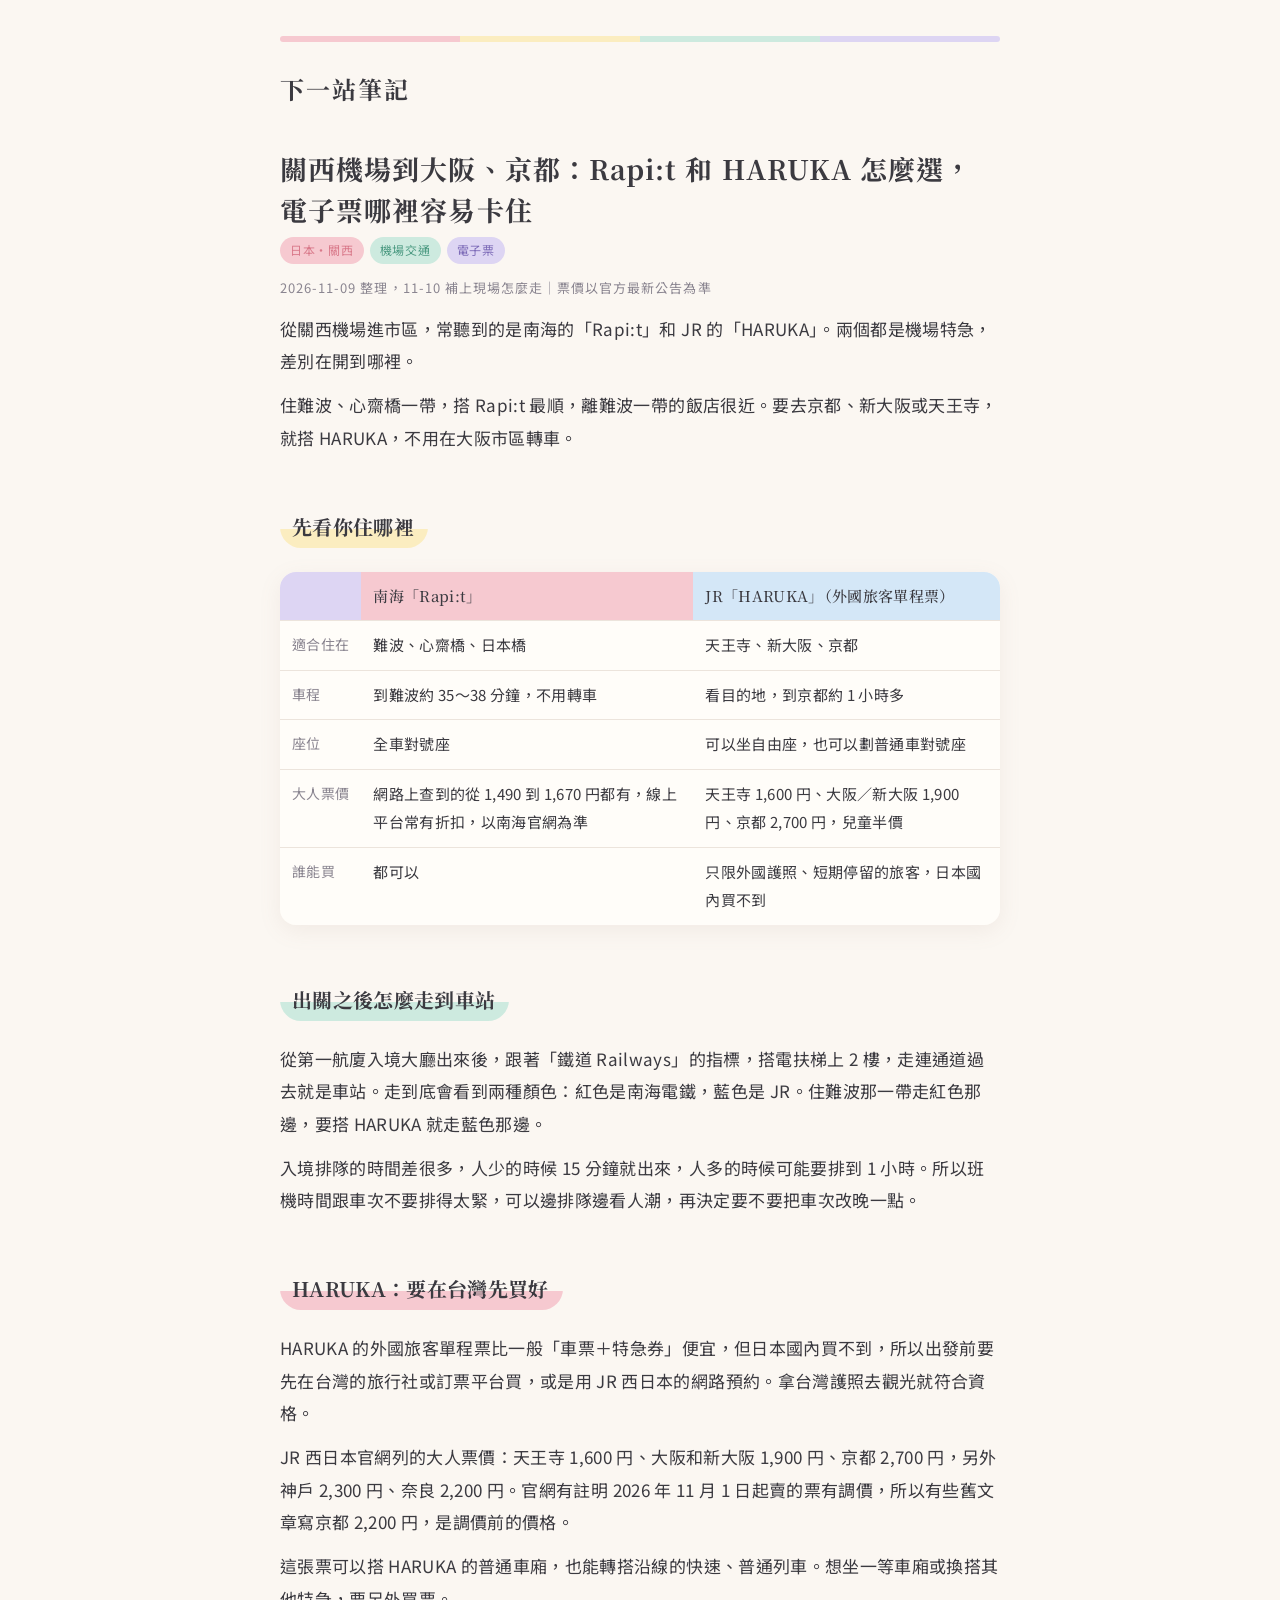
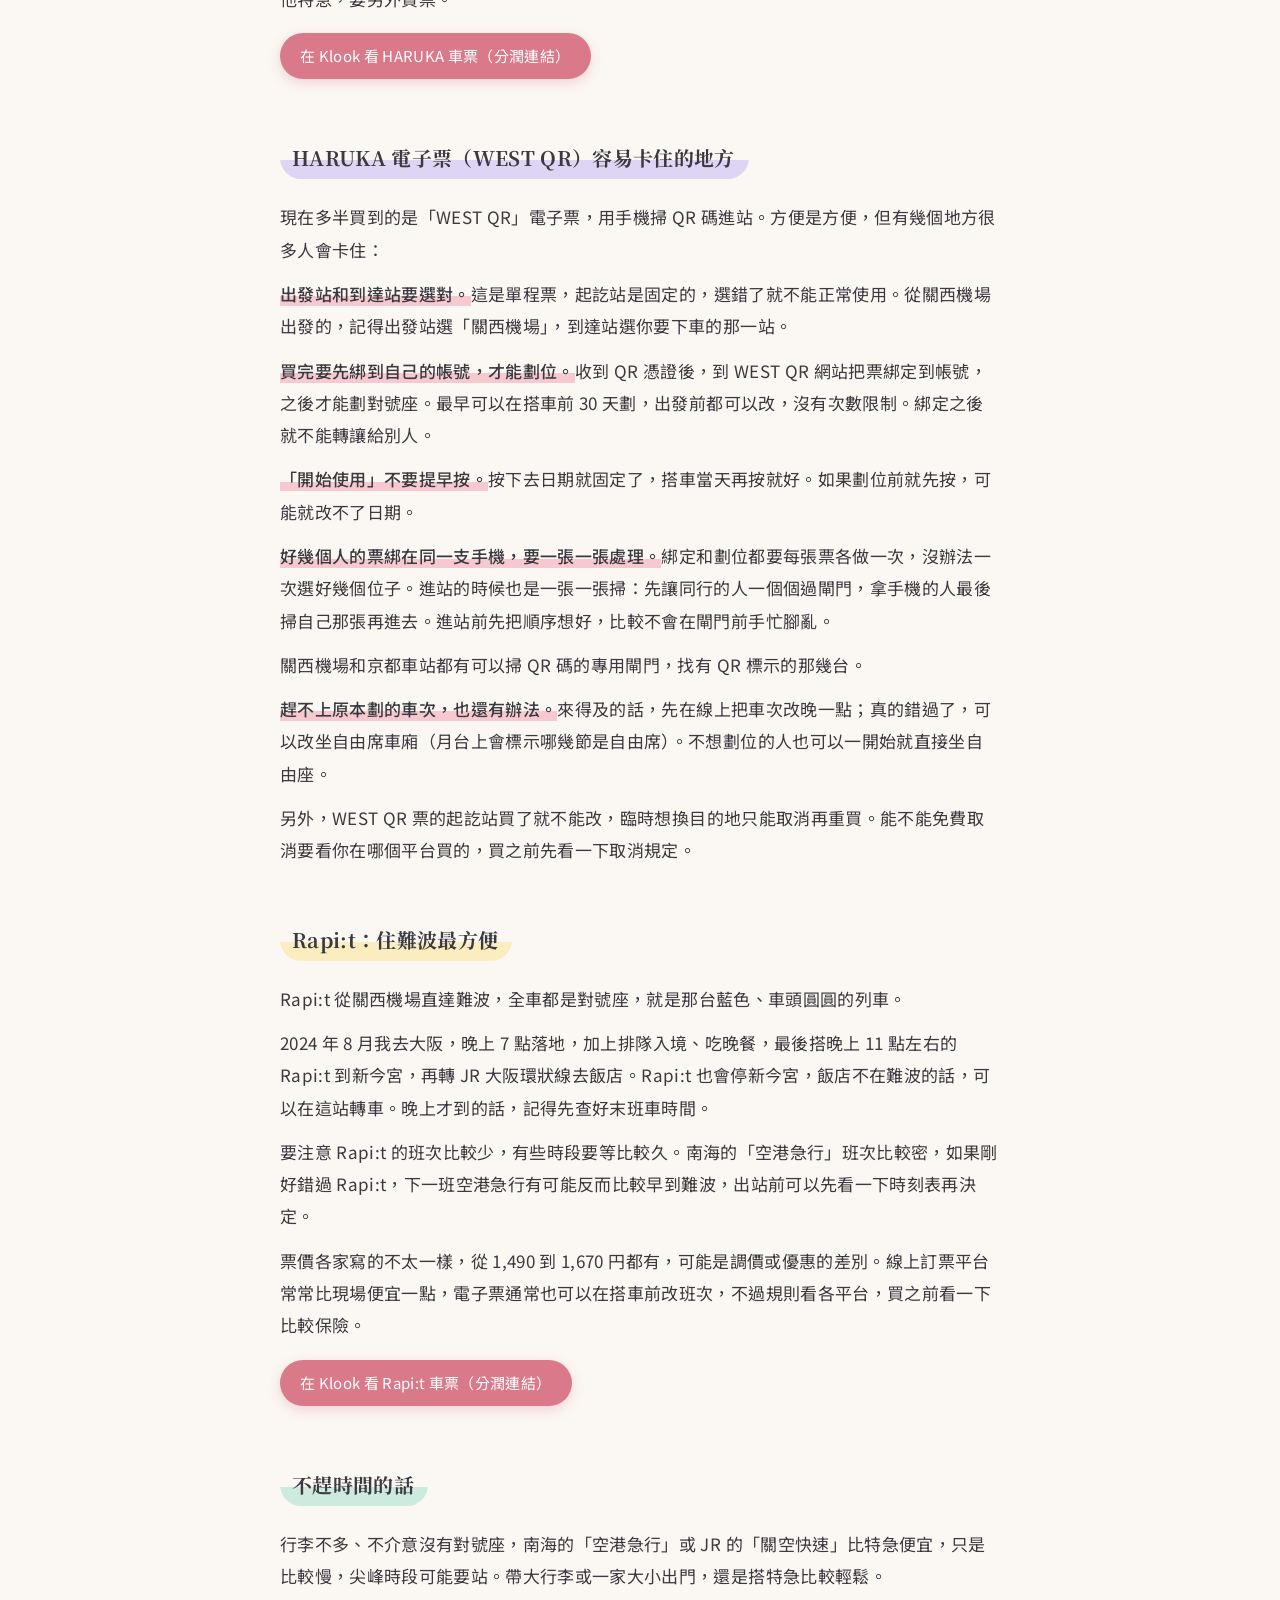
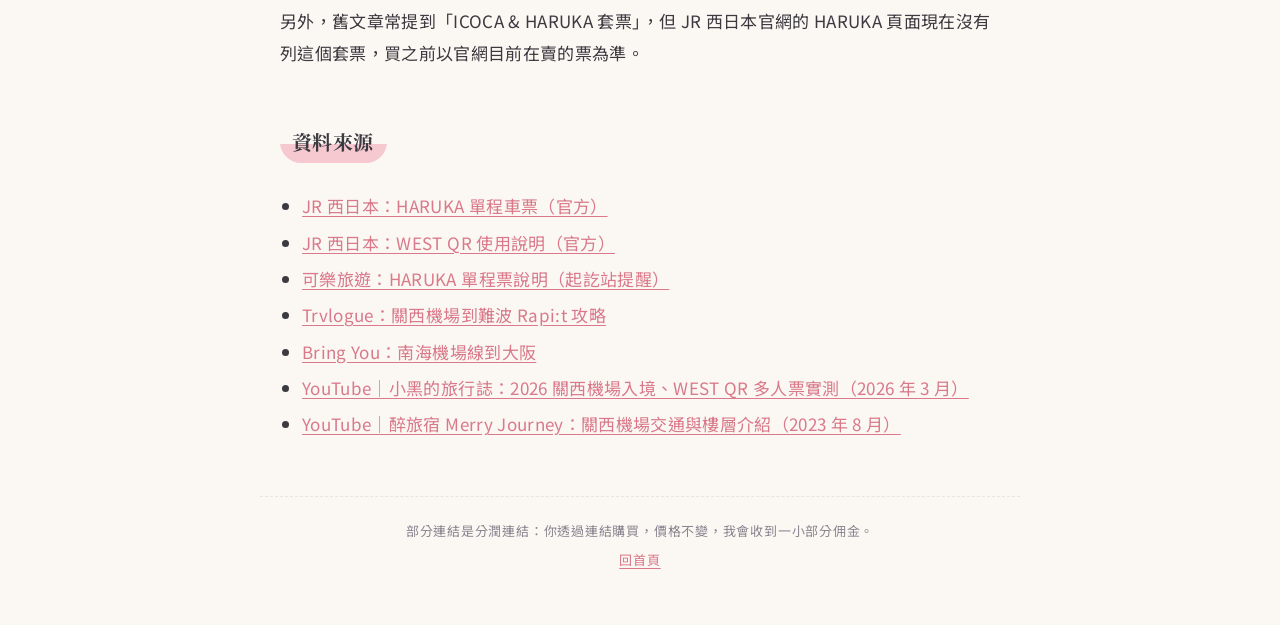
==== commit e63bd536: "Include travel tips for Rapi:t from Kansai Airport Added personal travel experience and tips for usi" ====
--- a/kansai-airport-rapit-haruka.html
+++ b/kansai-airport-rapit-haruka.html
@@ -54,6 +54,7 @@
 
 <h2>Rapi:t：住難波最方便</h2>
 <p>Rapi:t 從關西機場直達難波，全車都是對號座，就是那台藍色、車頭圓圓的列車。</p>
+<p>2024 年 8 月我去大阪，晚上 7 點落地，加上排隊入境、吃晚餐，最後搭晚上 11 點左右的 Rapi:t 到新今宮，再轉 JR 大阪環狀線去飯店。Rapi:t 也會停新今宮，飯店不在難波的話，可以在這站轉車。晚上才到的話，記得先查好末班車時間。</p>
 <p>要注意 Rapi:t 的班次比較少，有些時段要等比較久。南海的「空港急行」班次比較密，如果剛好錯過 Rapi:t，下一班空港急行有可能反而比較早到難波，出站前可以先看一下時刻表再決定。</p>
 <p>票價各家寫的不太一樣，從 1,490 到 1,670 円都有，可能是調價或優惠的差別。線上訂票平台常常比現場便宜一點，電子票通常也可以在搭車前改班次，不過規則看各平台，買之前看一下比較保險。</p>
 <p><a class="btn" href="https://affiliate.klook.com/redirect?aid=142668&amp;aff_adid=1555963&amp;k_site=https%3A%2F%2Fwww.klook.com%2Fzh-TW%2Factivity%2F599-kansai-airport-namba-train-ticket-osaka%2F" rel="sponsored nofollow noopener" target="_blank">在 Klook 看 Rapi:t 車票（分潤連結）</a></p>
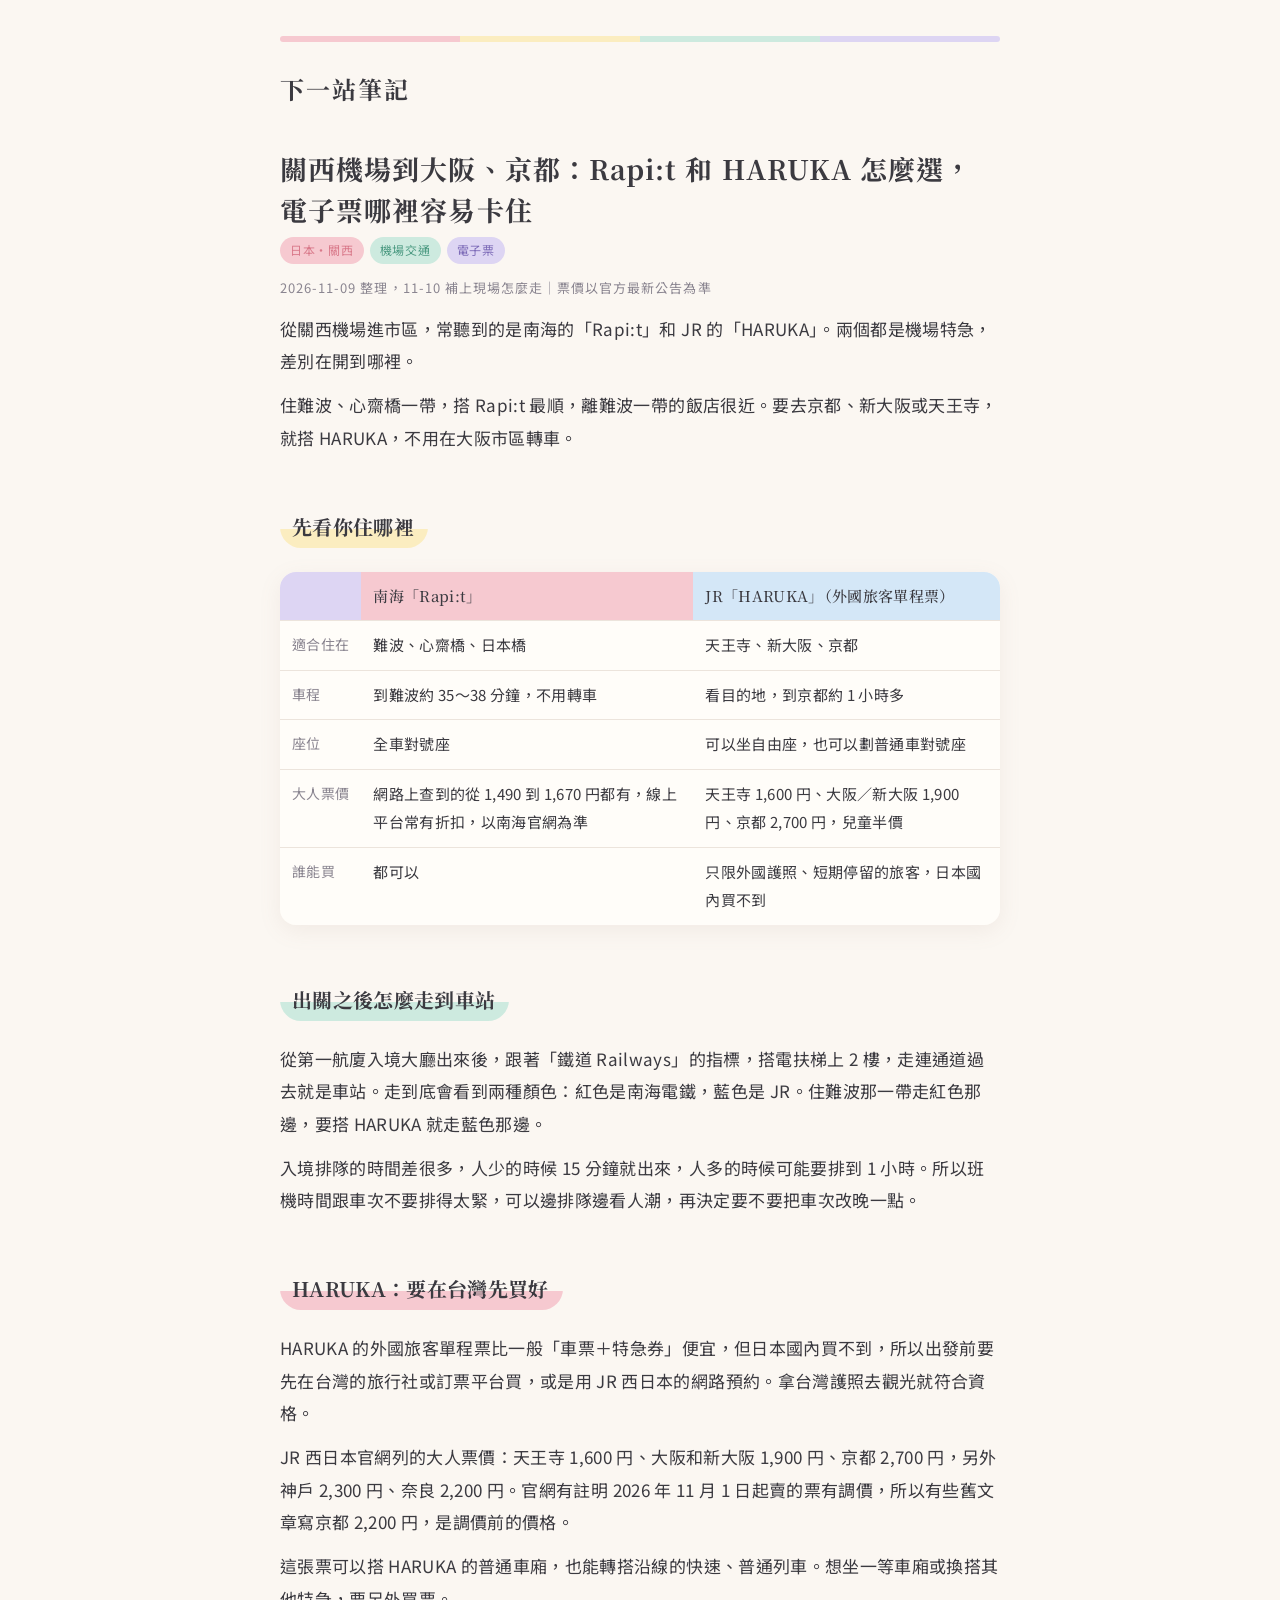
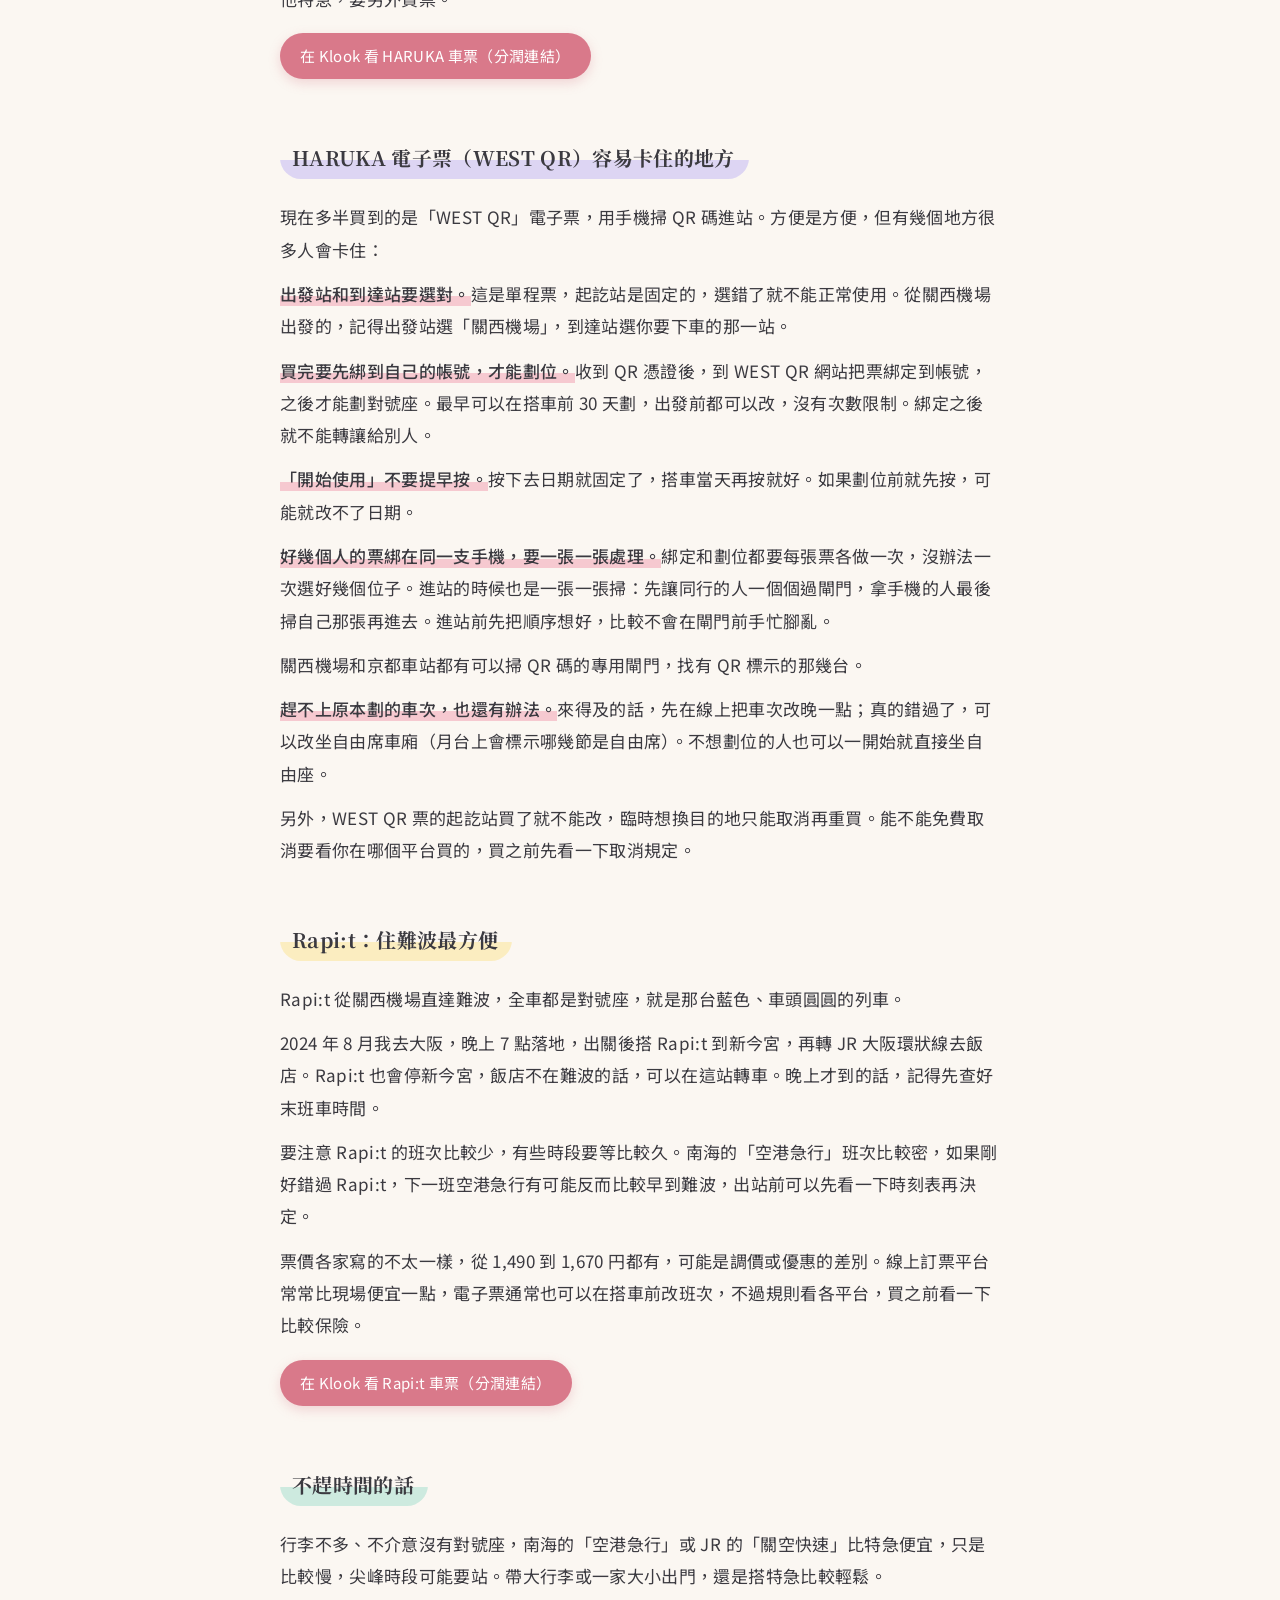
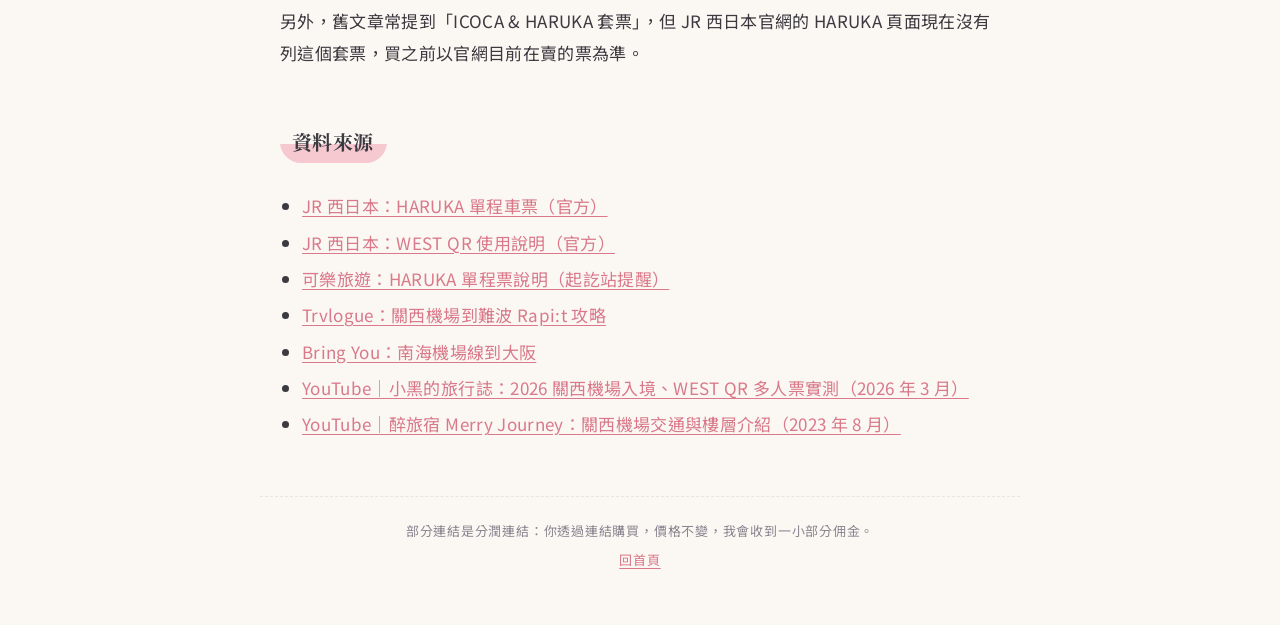
==== commit 43a27a9d: "Revise Rapi:t travel description for clarity Updated travel details for Rapi:t train service to Osak" ====
--- a/kansai-airport-rapit-haruka.html
+++ b/kansai-airport-rapit-haruka.html
@@ -54,7 +54,7 @@
 
 <h2>Rapi:t：住難波最方便</h2>
 <p>Rapi:t 從關西機場直達難波，全車都是對號座，就是那台藍色、車頭圓圓的列車。</p>
-<p>2024 年 8 月我去大阪，晚上 7 點落地，加上排隊入境、吃晚餐，最後搭晚上 11 點左右的 Rapi:t 到新今宮，再轉 JR 大阪環狀線去飯店。Rapi:t 也會停新今宮，飯店不在難波的話，可以在這站轉車。晚上才到的話，記得先查好末班車時間。</p>
+<p>2024 年 8 月我去大阪，晚上 7 點落地，出關後搭 Rapi:t 到新今宮，再轉 JR 大阪環狀線去飯店。Rapi:t 也會停新今宮，飯店不在難波的話，可以在這站轉車。晚上才到的話，記得先查好末班車時間。</p>
 <p>要注意 Rapi:t 的班次比較少，有些時段要等比較久。南海的「空港急行」班次比較密，如果剛好錯過 Rapi:t，下一班空港急行有可能反而比較早到難波，出站前可以先看一下時刻表再決定。</p>
 <p>票價各家寫的不太一樣，從 1,490 到 1,670 円都有，可能是調價或優惠的差別。線上訂票平台常常比現場便宜一點，電子票通常也可以在搭車前改班次，不過規則看各平台，買之前看一下比較保險。</p>
 <p><a class="btn" href="https://affiliate.klook.com/redirect?aid=142668&amp;aff_adid=1555963&amp;k_site=https%3A%2F%2Fwww.klook.com%2Fzh-TW%2Factivity%2F599-kansai-airport-namba-train-ticket-osaka%2F" rel="sponsored nofollow noopener" target="_blank">在 Klook 看 Rapi:t 車票（分潤連結）</a></p>
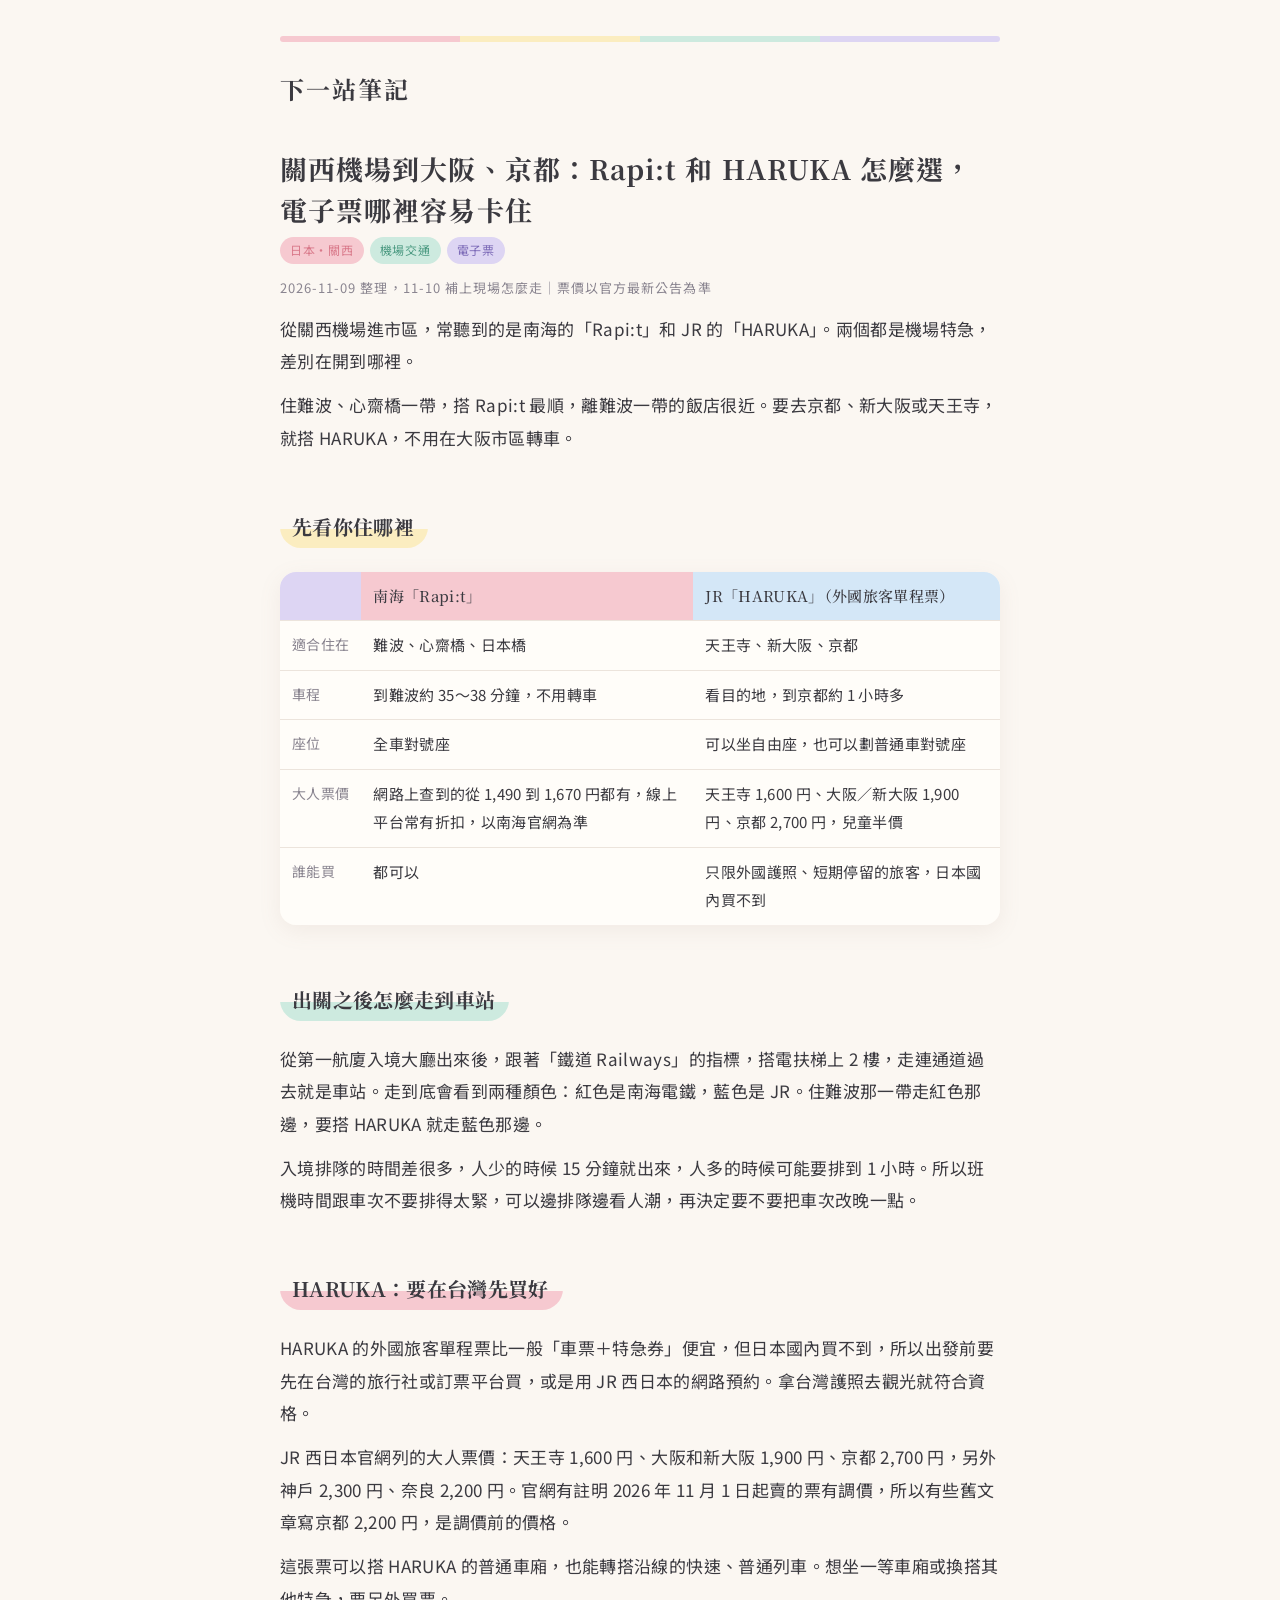
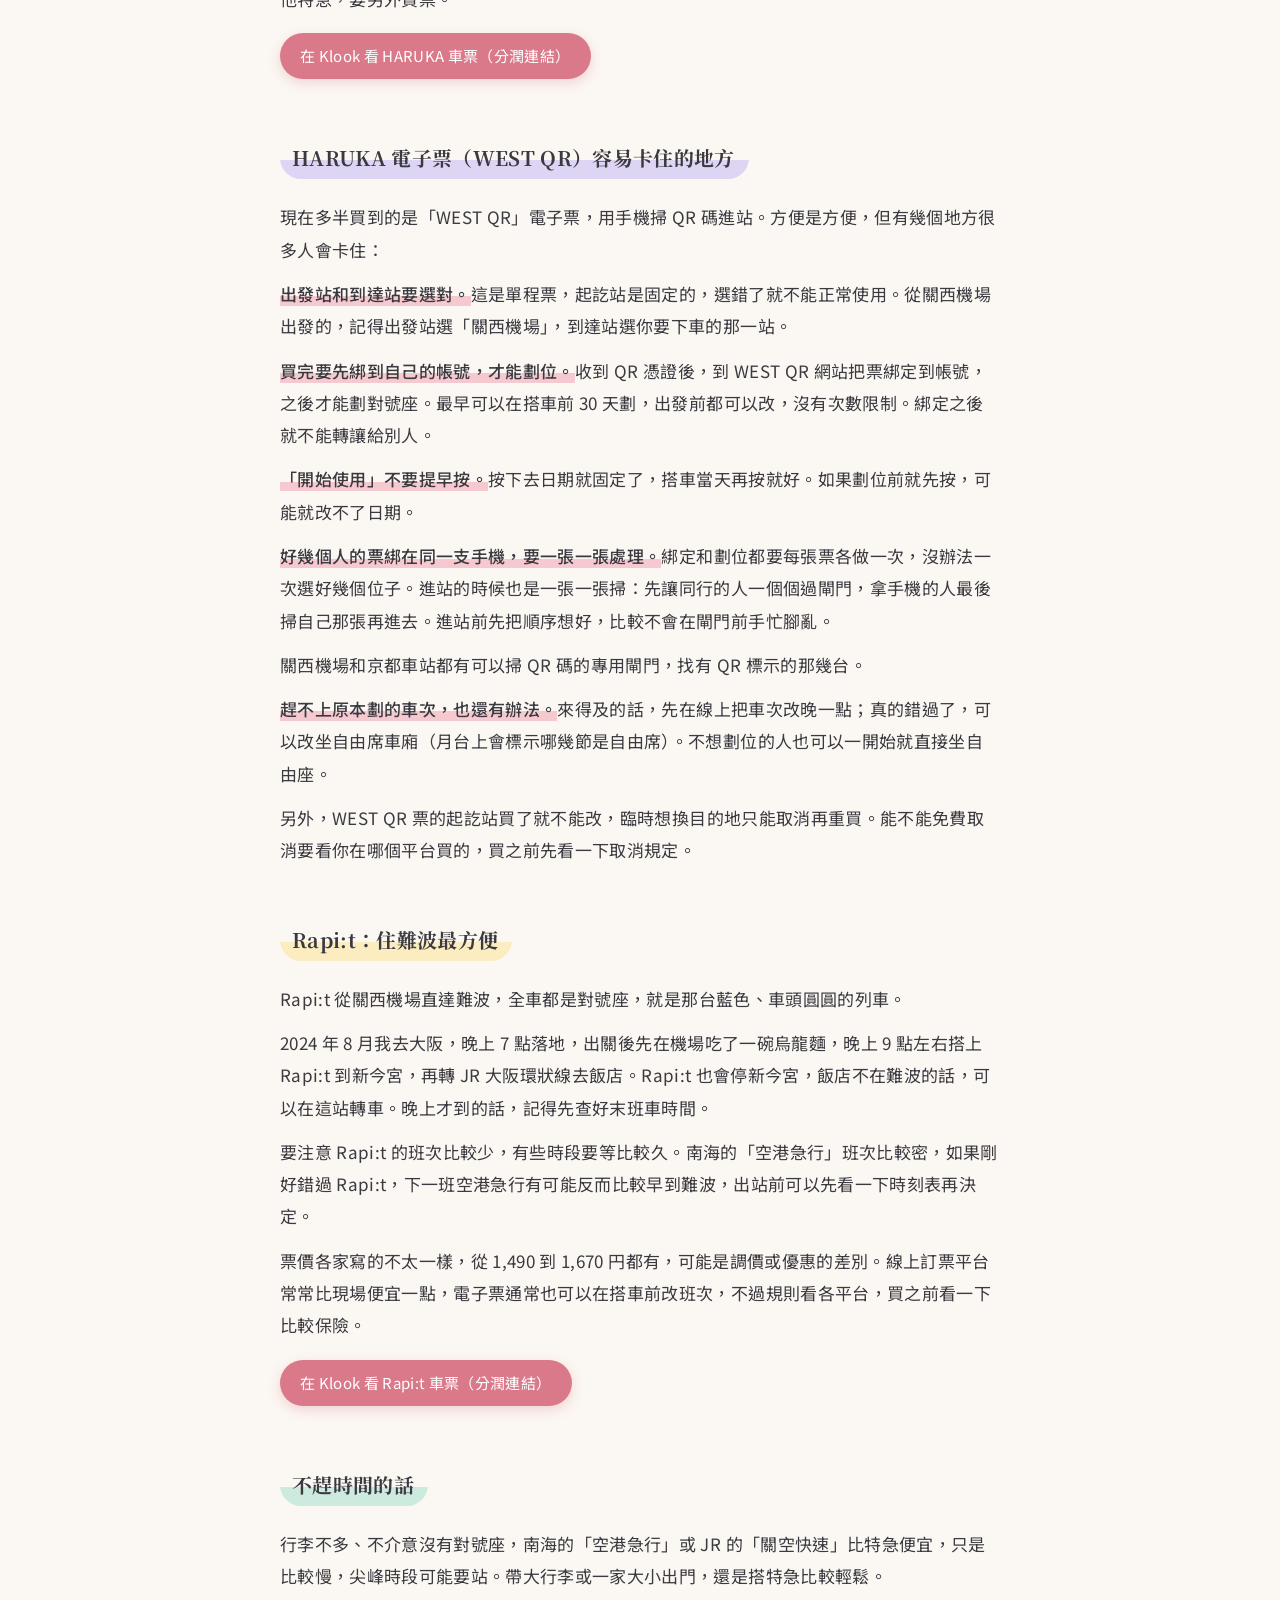
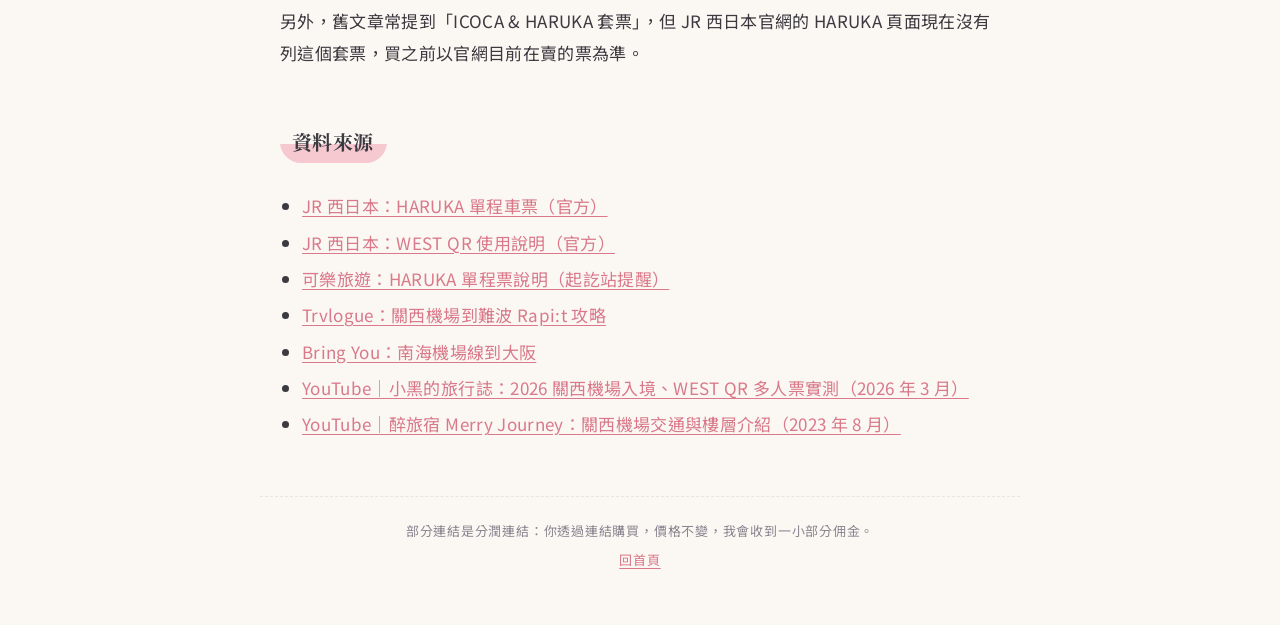
==== commit 5219876e: "Revise Rapi:t travel information for August 2024 Updated travel details for Rapi:t train from Kansai" ====
--- a/kansai-airport-rapit-haruka.html
+++ b/kansai-airport-rapit-haruka.html
@@ -54,7 +54,7 @@
 
 <h2>Rapi:t：住難波最方便</h2>
 <p>Rapi:t 從關西機場直達難波，全車都是對號座，就是那台藍色、車頭圓圓的列車。</p>
-<p>2024 年 8 月我去大阪，晚上 7 點落地，出關後搭 Rapi:t 到新今宮，再轉 JR 大阪環狀線去飯店。Rapi:t 也會停新今宮，飯店不在難波的話，可以在這站轉車。晚上才到的話，記得先查好末班車時間。</p>
+<p>2024 年 8 月我去大阪，晚上 7 點落地，出關後先在機場吃了一碗烏龍麵，晚上 9 點左右搭上 Rapi:t 到新今宮，再轉 JR 大阪環狀線去飯店。Rapi:t 也會停新今宮，飯店不在難波的話，可以在這站轉車。晚上才到的話，記得先查好末班車時間。</p>
 <p>要注意 Rapi:t 的班次比較少，有些時段要等比較久。南海的「空港急行」班次比較密，如果剛好錯過 Rapi:t，下一班空港急行有可能反而比較早到難波，出站前可以先看一下時刻表再決定。</p>
 <p>票價各家寫的不太一樣，從 1,490 到 1,670 円都有，可能是調價或優惠的差別。線上訂票平台常常比現場便宜一點，電子票通常也可以在搭車前改班次，不過規則看各平台，買之前看一下比較保險。</p>
 <p><a class="btn" href="https://affiliate.klook.com/redirect?aid=142668&amp;aff_adid=1555963&amp;k_site=https%3A%2F%2Fwww.klook.com%2Fzh-TW%2Factivity%2F599-kansai-airport-namba-train-ticket-osaka%2F" rel="sponsored nofollow noopener" target="_blank">在 Klook 看 Rapi:t 車票（分潤連結）</a></p>
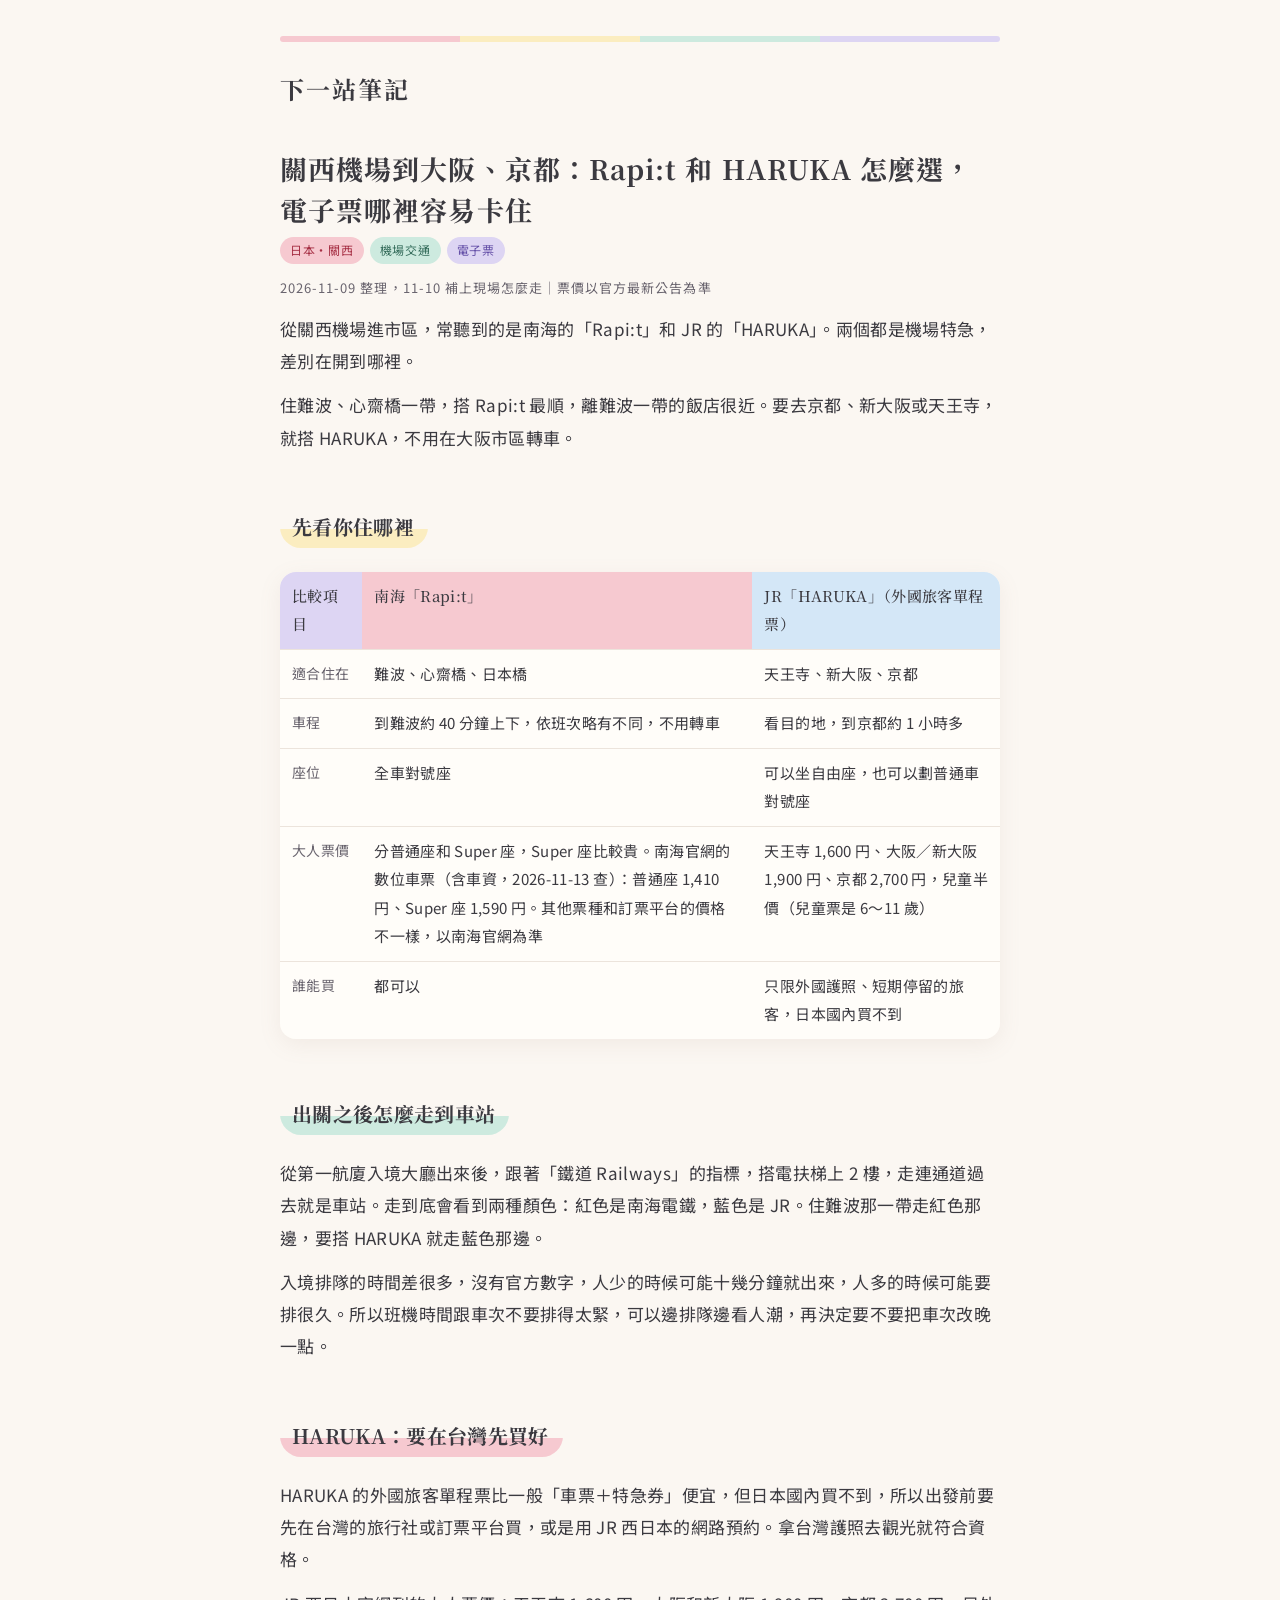
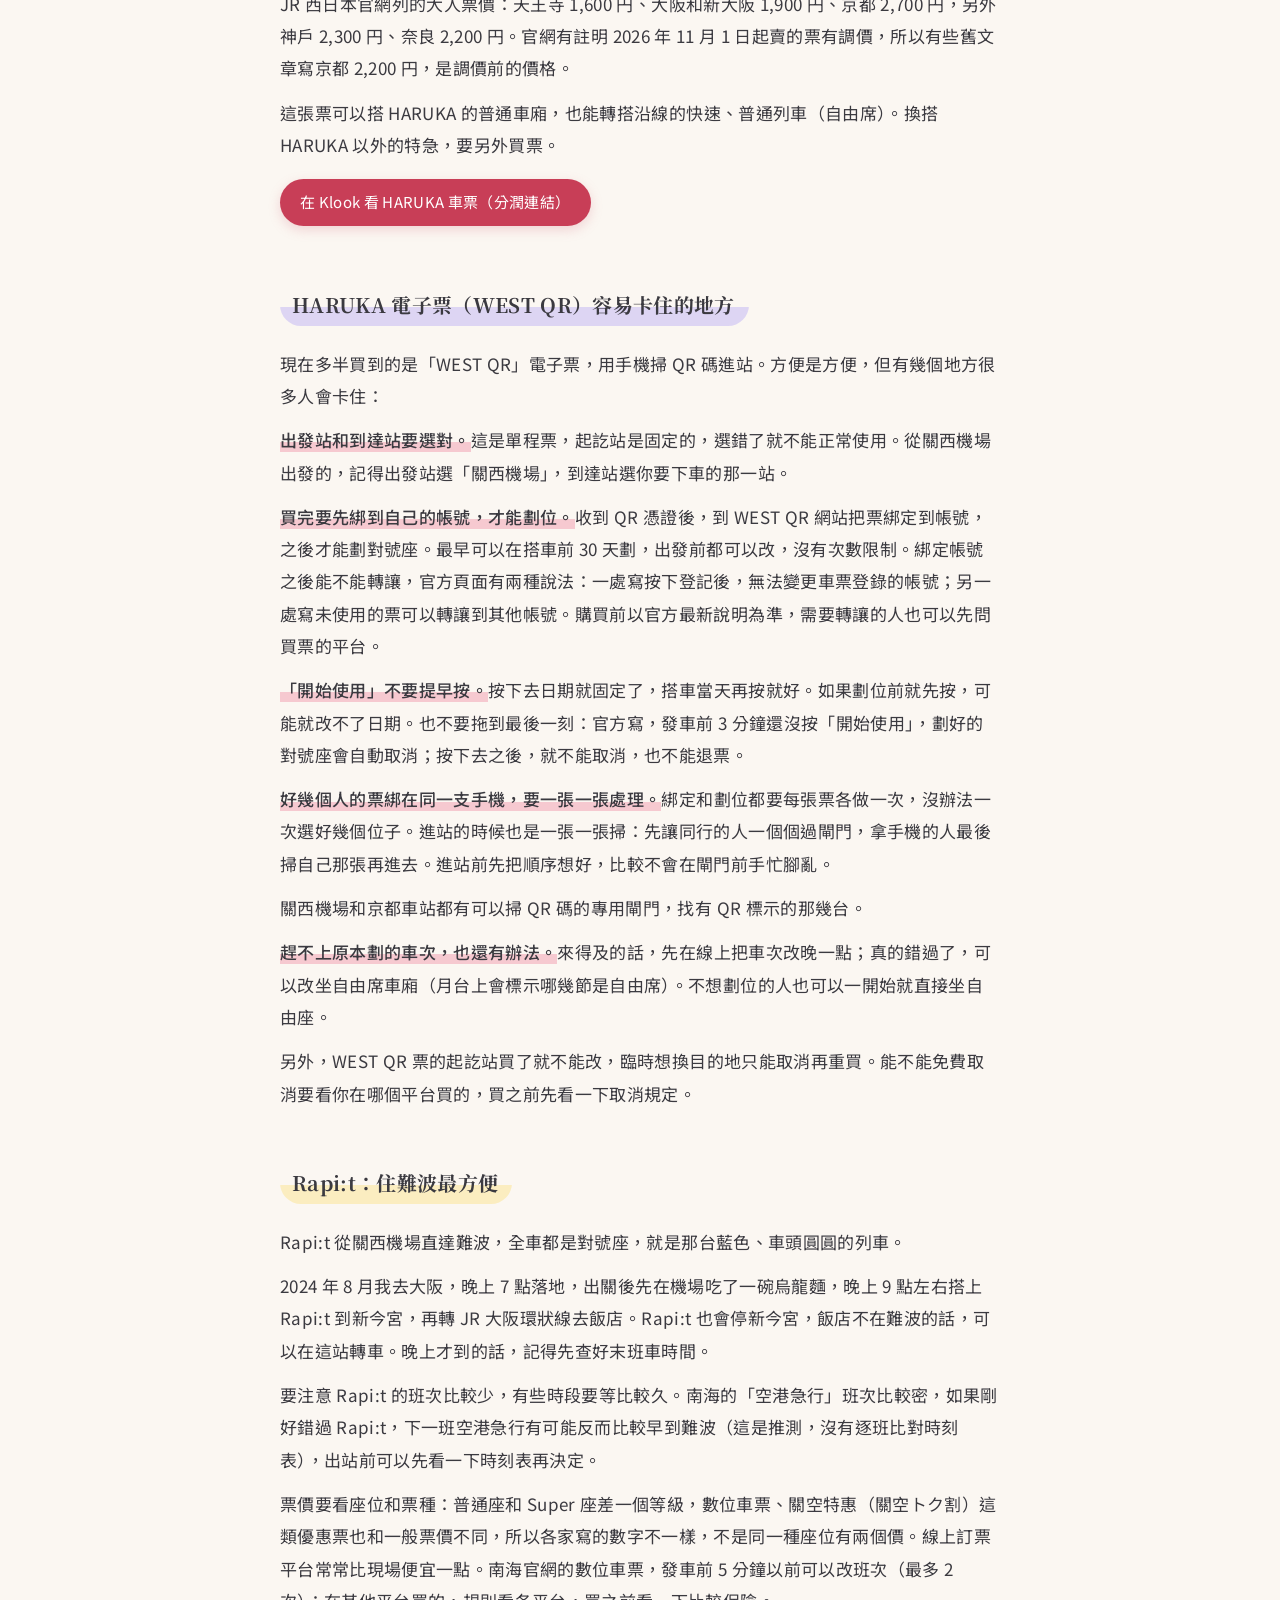
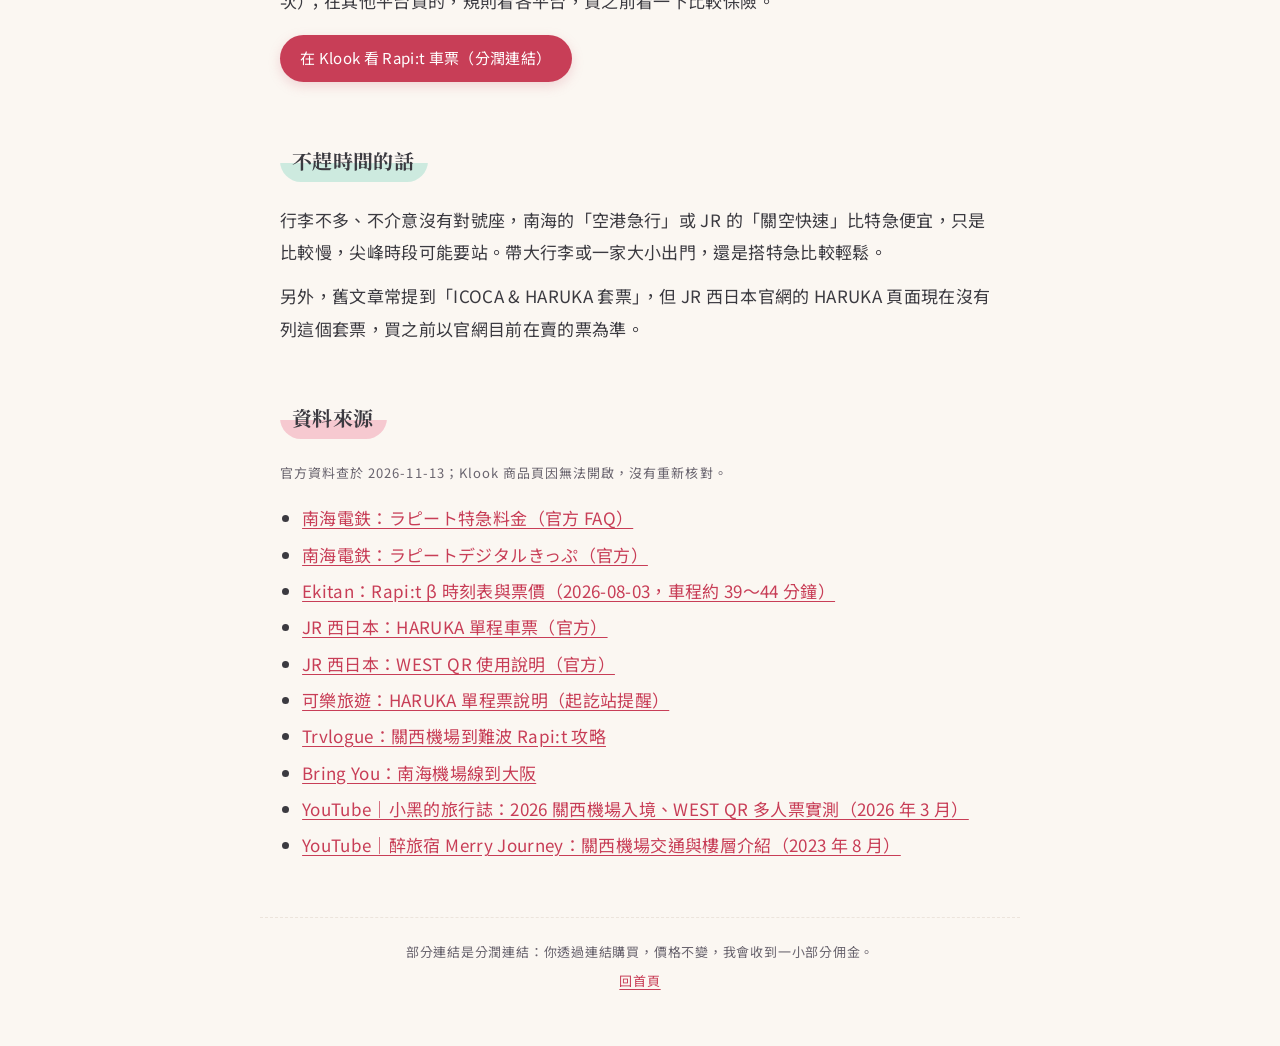
==== commit 70937086: "Apply 11/14 site fixes (facts, SEO, contrast, 404)" ====
--- a/kansai-airport-rapit-haruka.html
+++ b/kansai-airport-rapit-haruka.html
@@ -5,6 +5,40 @@
 <meta name="viewport" content="width=device-width, initial-scale=1">
 <title>關西機場到大阪、京都：Rapi:t 和 HARUKA 怎麼選，電子票哪裡容易卡住</title>
 <meta name="description" content="住難波搭南海 Rapi:t，去京都、新大阪搭 JR HARUKA。HARUKA 電子票（WEST QR）買錯起訖站不能用、開始使用不要提早按，這些地方要注意。">
+<link rel="canonical" href="https://mozarshion-hub.github.io/travel-tickets/kansai-airport-rapit-haruka.html">
+<meta property="og:title" content="關西機場到大阪、京都：Rapi:t 和 HARUKA 怎麼選，電子票哪裡容易卡住">
+<meta property="og:description" content="住難波搭南海 Rapi:t，去京都、新大阪搭 JR HARUKA。HARUKA 電子票（WEST QR）買錯起訖站不能用、開始使用不要提早按，這些地方要注意。">
+<meta property="og:type" content="article">
+<meta property="og:url" content="https://mozarshion-hub.github.io/travel-tickets/kansai-airport-rapit-haruka.html">
+<meta property="og:site_name" content="下一站筆記">
+<meta property="og:locale" content="zh_TW">
+<meta name="twitter:card" content="summary">
+<link rel="icon" href="data:image/svg+xml,%3Csvg xmlns='http://www.w3.org/2000/svg' viewBox='0 0 32 32'%3E%3Crect width='16' height='16' fill='%23f6c9d0'/%3E%3Crect x='16' width='16' height='16' fill='%23fbedc0'/%3E%3Crect y='16' width='16' height='16' fill='%23cdeadf'/%3E%3Crect x='16' y='16' width='16' height='16' fill='%23ddd5f3'/%3E%3C/svg%3E">
+<script type="application/ld+json">
+{
+ "@context": "https://schema.org",
+ "@type": "Article",
+ "headline": "關西機場到大阪、京都：Rapi:t 和 HARUKA 怎麼選，電子票哪裡容易卡住",
+ "description": "住難波搭南海 Rapi:t，去京都、新大阪搭 JR HARUKA。HARUKA 電子票（WEST QR）買錯起訖站不能用、開始使用不要提早按，這些地方要注意。",
+ "datePublished": "2026-11-09",
+ "dateModified": "2026-11-14",
+ "inLanguage": "zh-Hant-TW",
+ "mainEntityOfPage": {
+  "@type": "WebPage",
+  "@id": "https://mozarshion-hub.github.io/travel-tickets/kansai-airport-rapit-haruka.html"
+ },
+ "author": {
+  "@type": "Organization",
+  "name": "下一站筆記",
+  "url": "https://mozarshion-hub.github.io/travel-tickets/"
+ },
+ "publisher": {
+  "@type": "Organization",
+  "name": "下一站筆記",
+  "url": "https://mozarshion-hub.github.io/travel-tickets/"
+ }
+}
+</script>
 <link rel="stylesheet" href="style.css">
 </head>
 <body>
@@ -17,36 +51,37 @@
 <div class="tags"><span class="tag pink">日本・關西</span><span class="tag mint">機場交通</span><span class="tag">電子票</span></div>
 <p class="meta">2026-11-09 整理，11-10 補上現場怎麼走｜票價以官方最新公告為準</p>
 
+
 <p>從關西機場進市區，常聽到的是南海的「Rapi:t」和 JR 的「HARUKA」。兩個都是機場特急，差別在開到哪裡。</p>
 <p>住難波、心齋橋一帶，搭 Rapi:t 最順，離難波一帶的飯店很近。要去京都、新大阪或天王寺，就搭 HARUKA，不用在大阪市區轉車。</p>
 
 <h2>先看你住哪裡</h2>
 <div class="table-wrap">
 <table>
-<tr><th></th><th>南海「Rapi:t」</th><th>JR「HARUKA」（外國旅客單程票）</th></tr>
+<tr><th scope="col">比較項目</th><th>南海「Rapi:t」</th><th>JR「HARUKA」（外國旅客單程票）</th></tr>
 <tr><td>適合住在</td><td>難波、心齋橋、日本橋</td><td>天王寺、新大阪、京都</td></tr>
-<tr><td>車程</td><td>到難波約 35～38 分鐘，不用轉車</td><td>看目的地，到京都約 1 小時多</td></tr>
+<tr><td>車程</td><td>到難波約 40 分鐘上下，依班次略有不同，不用轉車</td><td>看目的地，到京都約 1 小時多</td></tr>
 <tr><td>座位</td><td>全車對號座</td><td>可以坐自由座，也可以劃普通車對號座</td></tr>
-<tr><td>大人票價</td><td>網路上查到的從 1,490 到 1,670 円都有，線上平台常有折扣，以南海官網為準</td><td>天王寺 1,600 円、大阪／新大阪 1,900 円、京都 2,700 円，兒童半價</td></tr>
+<tr><td>大人票價</td><td>分普通座和 Super 座，Super 座比較貴。南海官網的數位車票（含車資，2026-11-13 查）：普通座 1,410 円、Super 座 1,590 円。其他票種和訂票平台的價格不一樣，以南海官網為準</td><td>天王寺 1,600 円、大阪／新大阪 1,900 円、京都 2,700 円，兒童半價（兒童票是 6～11 歲）</td></tr>
 <tr><td>誰能買</td><td>都可以</td><td>只限外國護照、短期停留的旅客，日本國內買不到</td></tr>
 </table>
 </div>
 
 <h2>出關之後怎麼走到車站</h2>
 <p>從第一航廈入境大廳出來後，跟著「鐵道 Railways」的指標，搭電扶梯上 2 樓，走連通道過去就是車站。走到底會看到兩種顏色：紅色是南海電鐵，藍色是 JR。住難波那一帶走紅色那邊，要搭 HARUKA 就走藍色那邊。</p>
-<p>入境排隊的時間差很多，人少的時候 15 分鐘就出來，人多的時候可能要排到 1 小時。所以班機時間跟車次不要排得太緊，可以邊排隊邊看人潮，再決定要不要把車次改晚一點。</p>
+<p>入境排隊的時間差很多，沒有官方數字，人少的時候可能十幾分鐘就出來，人多的時候可能要排很久。所以班機時間跟車次不要排得太緊，可以邊排隊邊看人潮，再決定要不要把車次改晚一點。</p>
 
 <h2>HARUKA：要在台灣先買好</h2>
 <p>HARUKA 的外國旅客單程票比一般「車票＋特急券」便宜，但日本國內買不到，所以出發前要先在台灣的旅行社或訂票平台買，或是用 JR 西日本的網路預約。拿台灣護照去觀光就符合資格。</p>
 <p>JR 西日本官網列的大人票價：天王寺 1,600 円、大阪和新大阪 1,900 円、京都 2,700 円，另外神戶 2,300 円、奈良 2,200 円。官網有註明 2026 年 11 月 1 日起賣的票有調價，所以有些舊文章寫京都 2,200 円，是調價前的價格。</p>
-<p>這張票可以搭 HARUKA 的普通車廂，也能轉搭沿線的快速、普通列車。想坐一等車廂或換搭其他特急，要另外買票。</p>
+<p>這張票可以搭 HARUKA 的普通車廂，也能轉搭沿線的快速、普通列車（自由席）。換搭 HARUKA 以外的特急，要另外買票。</p>
 <p><a class="btn" href="https://affiliate.klook.com/redirect?aid=142668&amp;aff_adid=1555965&amp;k_site=https%3A%2F%2Fwww.klook.com%2Fzh-TW%2Factivity%2F18400-jr-haruka-airport-express-train-tickets-osaka%2F" rel="sponsored nofollow noopener" target="_blank">在 Klook 看 HARUKA 車票（分潤連結）</a></p>
 
 <h2>HARUKA 電子票（WEST QR）容易卡住的地方</h2>
 <p>現在多半買到的是「WEST QR」電子票，用手機掃 QR 碼進站。方便是方便，但有幾個地方很多人會卡住：</p>
 <p><strong>出發站和到達站要選對。</strong>這是單程票，起訖站是固定的，選錯了就不能正常使用。從關西機場出發的，記得出發站選「關西機場」，到達站選你要下車的那一站。</p>
-<p><strong>買完要先綁到自己的帳號，才能劃位。</strong>收到 QR 憑證後，到 WEST QR 網站把票綁定到帳號，之後才能劃對號座。最早可以在搭車前 30 天劃，出發前都可以改，沒有次數限制。綁定之後就不能轉讓給別人。</p>
-<p><strong>「開始使用」不要提早按。</strong>按下去日期就固定了，搭車當天再按就好。如果劃位前就先按，可能就改不了日期。</p>
+<p><strong>買完要先綁到自己的帳號，才能劃位。</strong>收到 QR 憑證後，到 WEST QR 網站把票綁定到帳號，之後才能劃對號座。最早可以在搭車前 30 天劃，出發前都可以改，沒有次數限制。綁定帳號之後能不能轉讓，官方頁面有兩種說法：一處寫按下登記後，無法變更車票登錄的帳號；另一處寫未使用的票可以轉讓到其他帳號。購買前以官方最新說明為準，需要轉讓的人也可以先問買票的平台。</p>
+<p><strong>「開始使用」不要提早按。</strong>按下去日期就固定了，搭車當天再按就好。如果劃位前就先按，可能就改不了日期。也不要拖到最後一刻：官方寫，發車前 3 分鐘還沒按「開始使用」，劃好的對號座會自動取消；按下去之後，就不能取消，也不能退票。</p>
 <p><strong>好幾個人的票綁在同一支手機，要一張一張處理。</strong>綁定和劃位都要每張票各做一次，沒辦法一次選好幾個位子。進站的時候也是一張一張掃：先讓同行的人一個個過閘門，拿手機的人最後掃自己那張再進去。進站前先把順序想好，比較不會在閘門前手忙腳亂。</p>
 <p>關西機場和京都車站都有可以掃 QR 碼的專用閘門，找有 QR 標示的那幾台。</p>
 <p><strong>趕不上原本劃的車次，也還有辦法。</strong>來得及的話，先在線上把車次改晚一點；真的錯過了，可以改坐自由席車廂（月台上會標示哪幾節是自由席）。不想劃位的人也可以一開始就直接坐自由座。</p>
@@ -55,8 +90,8 @@
 <h2>Rapi:t：住難波最方便</h2>
 <p>Rapi:t 從關西機場直達難波，全車都是對號座，就是那台藍色、車頭圓圓的列車。</p>
 <p>2024 年 8 月我去大阪，晚上 7 點落地，出關後先在機場吃了一碗烏龍麵，晚上 9 點左右搭上 Rapi:t 到新今宮，再轉 JR 大阪環狀線去飯店。Rapi:t 也會停新今宮，飯店不在難波的話，可以在這站轉車。晚上才到的話，記得先查好末班車時間。</p>
-<p>要注意 Rapi:t 的班次比較少，有些時段要等比較久。南海的「空港急行」班次比較密，如果剛好錯過 Rapi:t，下一班空港急行有可能反而比較早到難波，出站前可以先看一下時刻表再決定。</p>
-<p>票價各家寫的不太一樣，從 1,490 到 1,670 円都有，可能是調價或優惠的差別。線上訂票平台常常比現場便宜一點，電子票通常也可以在搭車前改班次，不過規則看各平台，買之前看一下比較保險。</p>
+<p>要注意 Rapi:t 的班次比較少，有些時段要等比較久。南海的「空港急行」班次比較密，如果剛好錯過 Rapi:t，下一班空港急行有可能反而比較早到難波（這是推測，沒有逐班比對時刻表），出站前可以先看一下時刻表再決定。</p>
+<p>票價要看座位和票種：普通座和 Super 座差一個等級，數位車票、關空特惠（關空トク割）這類優惠票也和一般票價不同，所以各家寫的數字不一樣，不是同一種座位有兩個價。線上訂票平台常常比現場便宜一點。南海官網的數位車票，發車前 5 分鐘以前可以改班次（最多 2 次）；在其他平台買的，規則看各平台，買之前看一下比較保險。</p>
 <p><a class="btn" href="https://affiliate.klook.com/redirect?aid=142668&amp;aff_adid=1555963&amp;k_site=https%3A%2F%2Fwww.klook.com%2Fzh-TW%2Factivity%2F599-kansai-airport-namba-train-ticket-osaka%2F" rel="sponsored nofollow noopener" target="_blank">在 Klook 看 Rapi:t 車票（分潤連結）</a></p>
 
 <h2>不趕時間的話</h2>
@@ -64,7 +99,11 @@
 <p>另外，舊文章常提到「ICOCA &amp; HARUKA 套票」，但 JR 西日本官網的 HARUKA 頁面現在沒有列這個套票，買之前以官網目前在賣的票為準。</p>
 
 <h2>資料來源</h2>
+<p class="meta">官方資料查於 2026-11-13；Klook 商品頁因無法開啟，沒有重新核對。</p>
 <ul>
+<li><a href="https://www.faq.nankai.co.jp/194" rel="nofollow">南海電鉄：ラピート特急料金（官方 FAQ）</a></li>
+<li><a href="https://www.nankai.co.jp/traffic/digital/rapit.html" rel="nofollow">南海電鉄：ラピートデジタルきっぷ（官方）</a></li>
+<li><a href="https://ekitan.com/zh-tw/article/rapit-beta-jikoku-ryoukin" rel="nofollow">Ekitan：Rapi:t β 時刻表與票價（2026-08-03，車程約 39～44 分鐘）</a></li>
 <li><a href="https://www.westjr.co.jp/travel-information/tc/tickets-passes/oneway/haruka/" rel="nofollow">JR 西日本：HARUKA 單程車票（官方）</a></li>
 <li><a href="https://www.westjr.co.jp/global/sc/ticket/westqr/userguide/" rel="nofollow">JR 西日本：WEST QR 使用說明（官方）</a></li>
 <li><a href="https://www.colatour.com.tw/C10T_Ticket/C10T02_Feature.aspx?ItemNo=10199" rel="nofollow">可樂旅遊：HARUKA 單程票說明（起訖站提醒）</a></li>
--- a/style.css
+++ b/style.css
@@ -4,14 +4,15 @@
   --bg:#fbf7f2;          /* 米白紙感 */
   --paper:#fffdf9;
   --fg:#3b3a40;
-  --muted:#8a8590;
+  --muted:#69646e;
   --line:#ece4dc;
   --pink:#f6c9d0;        /* 草莓 */
-  --pink-deep:#d9798a;
+  --pink-deep:#c83e57;
+  --pink-ink:#a62f44;     /* 粉標籤上的字，要在粉底上也 >=4.5:1 */
   --mint:#cdeadf;        /* 薄荷 */
-  --mint-deep:#4f9c84;
+  --mint-deep:#386f5e;
   --lav:#ddd5f3;         /* 薰衣草 */
-  --lav-deep:#7d6bb8;
+  --lav-deep:#6550a8;
   --butter:#fbedc0;      /* 奶油 */
   --sky:#d4e7f7;         /* 天空 */
   --accent:var(--pink-deep);
@@ -19,7 +20,7 @@
 }
 @media (prefers-color-scheme:dark){:root{
   --bg:#1f1d22;--paper:#28252c;--fg:#ece8ee;--muted:#a59fac;--line:#3a3640;
-  --pink:#5a3a42;--pink-deep:#f0a7b4;--mint:#2f4a42;--mint-deep:#8fd6bf;
+  --pink:#5a3a42;--pink-deep:#f0a7b4;--pink-ink:#f0a7b4;--mint:#2f4a42;--mint-deep:#8fd6bf;
   --lav:#3d3754;--lav-deep:#c2b6ee;--butter:#4d4430;--sky:#2e3e4d;
   --shadow:0 6px 22px rgba(0,0,0,.25);
 }}
@@ -42,6 +43,7 @@
   content:"";display:block;height:6px;border-radius:6px;margin-bottom:22px;
   background:linear-gradient(90deg,var(--pink) 0 25%,var(--butter) 25% 50%,var(--mint) 50% 75%,var(--lav) 75% 100%);
 }
+header.site h1{margin:0;font-size:inherit;line-height:inherit;font-weight:inherit}
 .brand{
   font-family:"Noto Serif TC",serif;font-weight:700;font-size:24px;
   color:var(--fg);text-decoration:none;letter-spacing:.08em;
@@ -82,7 +84,7 @@
   background:var(--lav);color:var(--lav-deep);letter-spacing:.06em;
 }
 .tag.mint{background:var(--mint);color:var(--mint-deep)}
-.tag.pink{background:var(--pink);color:var(--pink-deep)}
+.tag.pink{background:var(--pink);color:var(--pink-ink)}
 .date,.meta{color:var(--muted);font-size:13px;letter-spacing:.08em}
 
 /* 文章 */
@@ -100,6 +102,7 @@
 article h2:nth-of-type(4n+4){background:linear-gradient(transparent 55%,var(--lav) 55%)}
 article p{margin:12px 0}
 article strong{background:linear-gradient(transparent 62%,var(--pink) 62%);font-weight:500}
+
 .note{
   background:var(--mint);border-radius:14px;padding:12px 16px;margin:18px 0;font-size:15px;
 }
